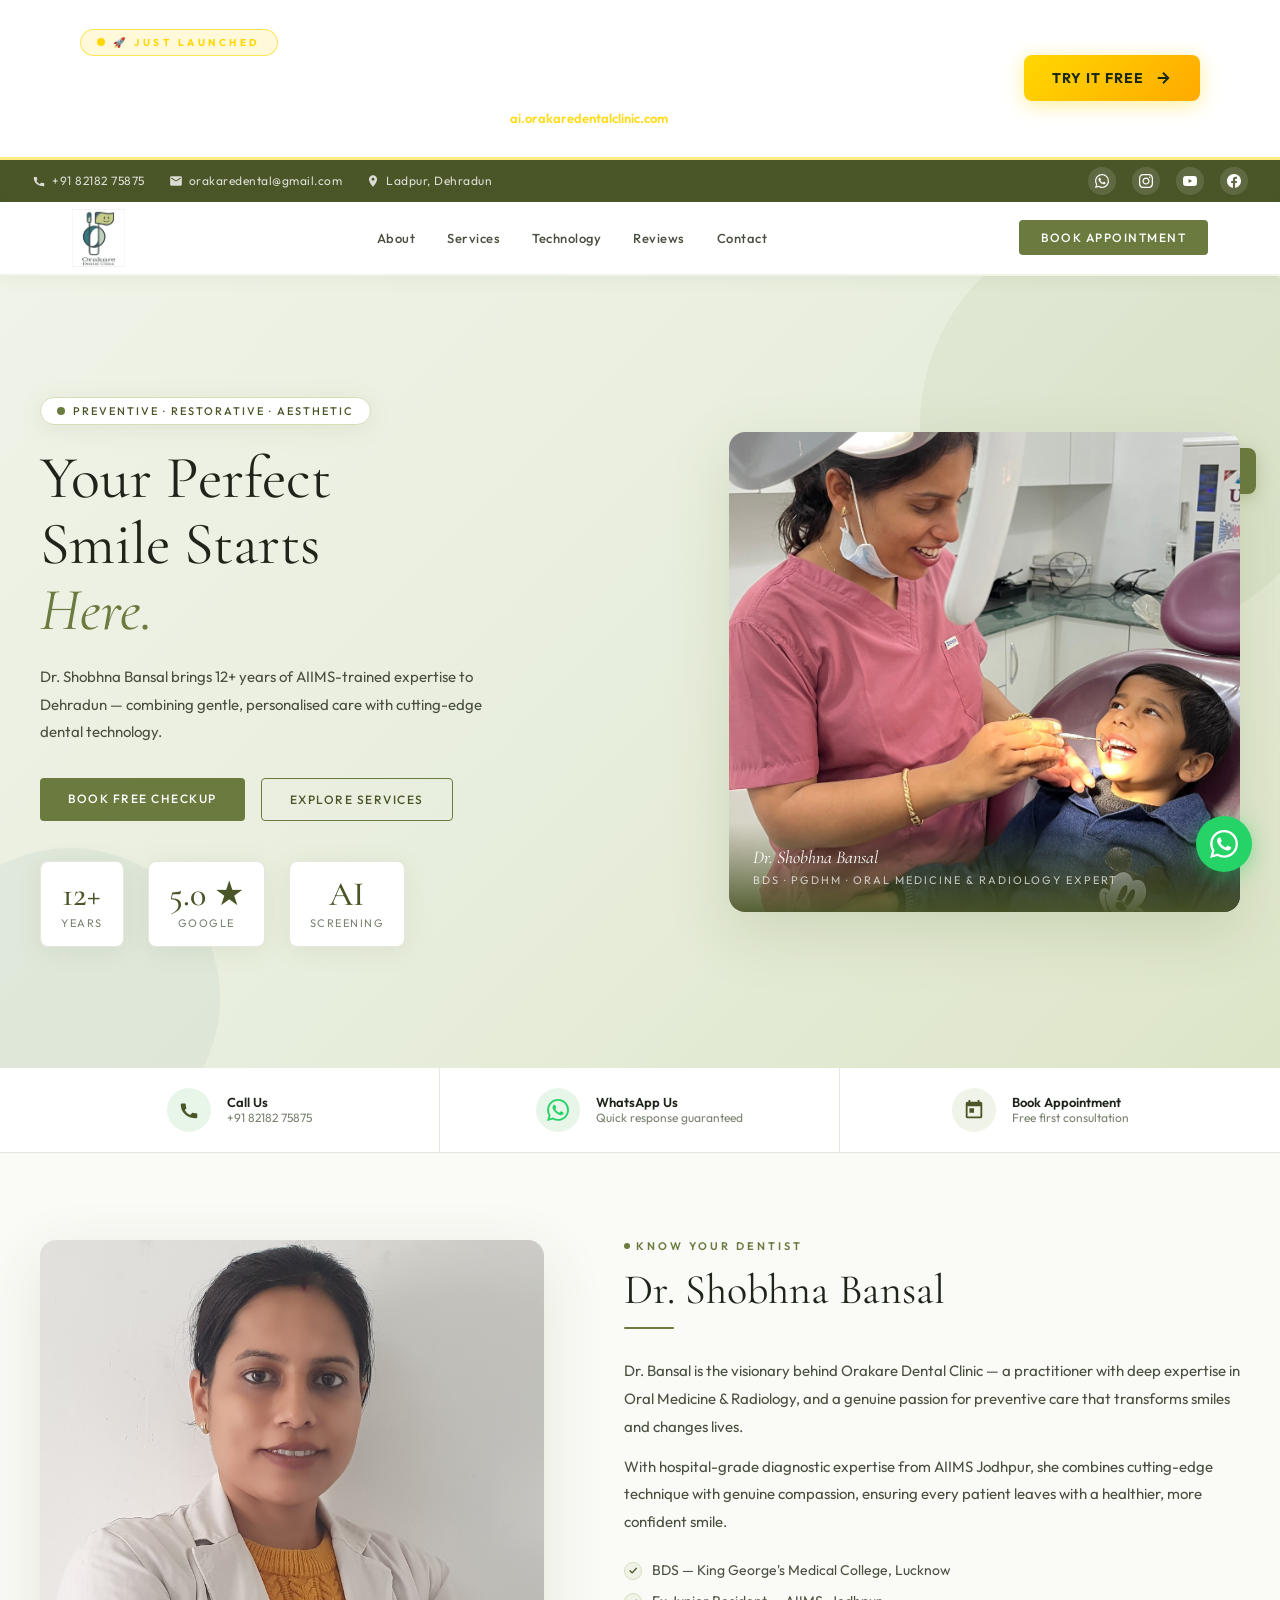
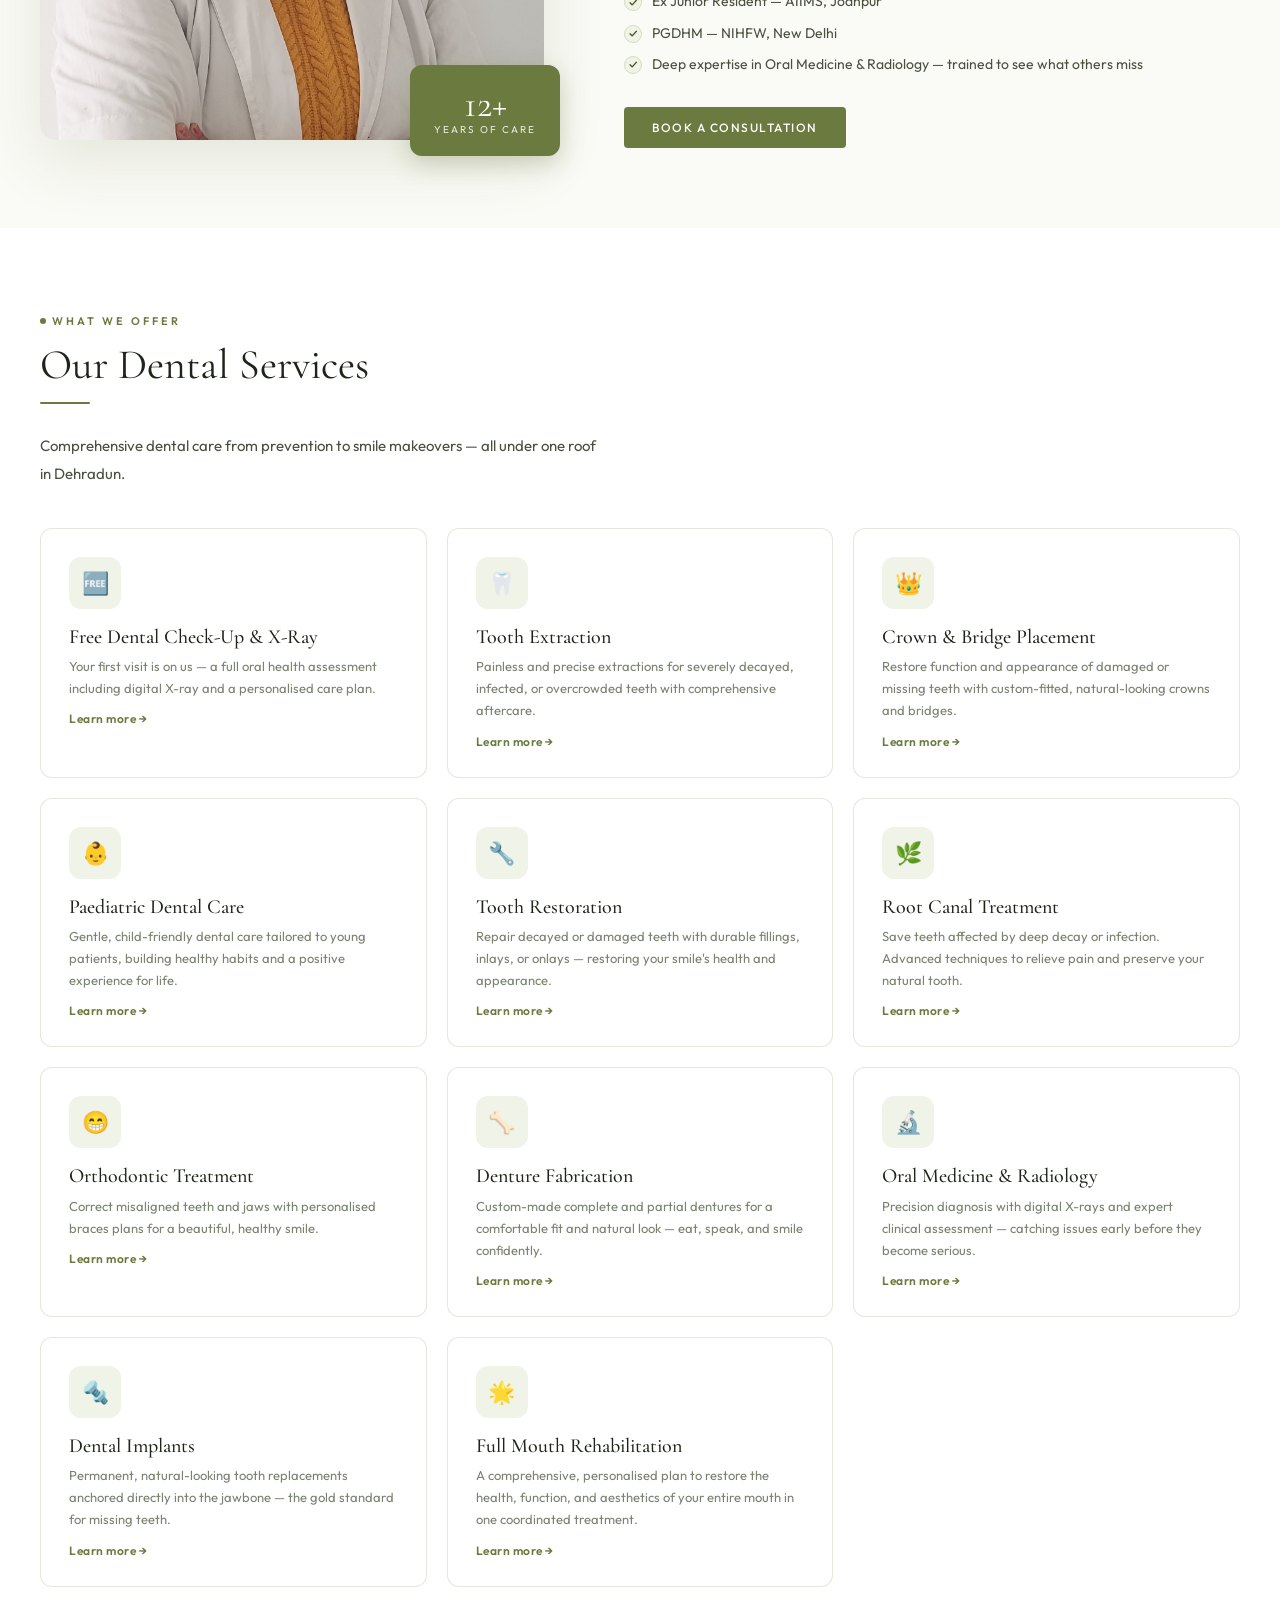
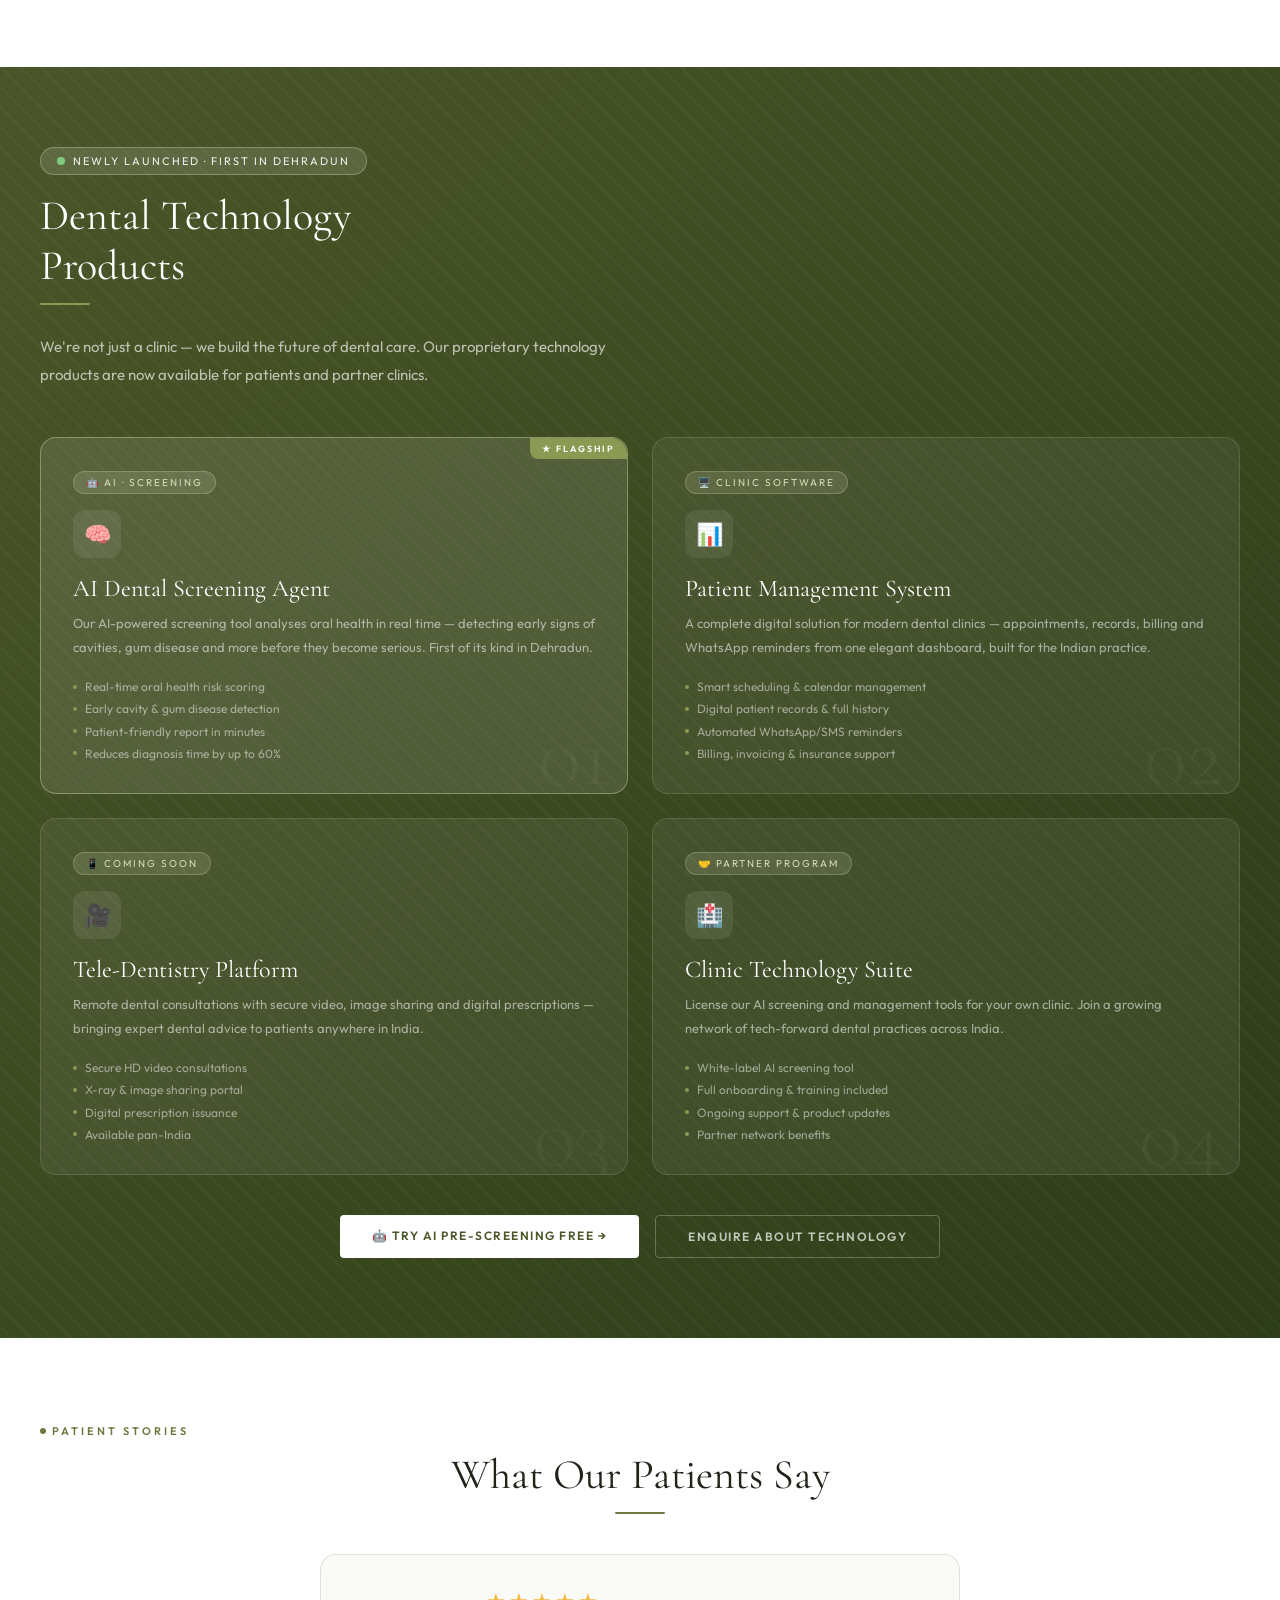
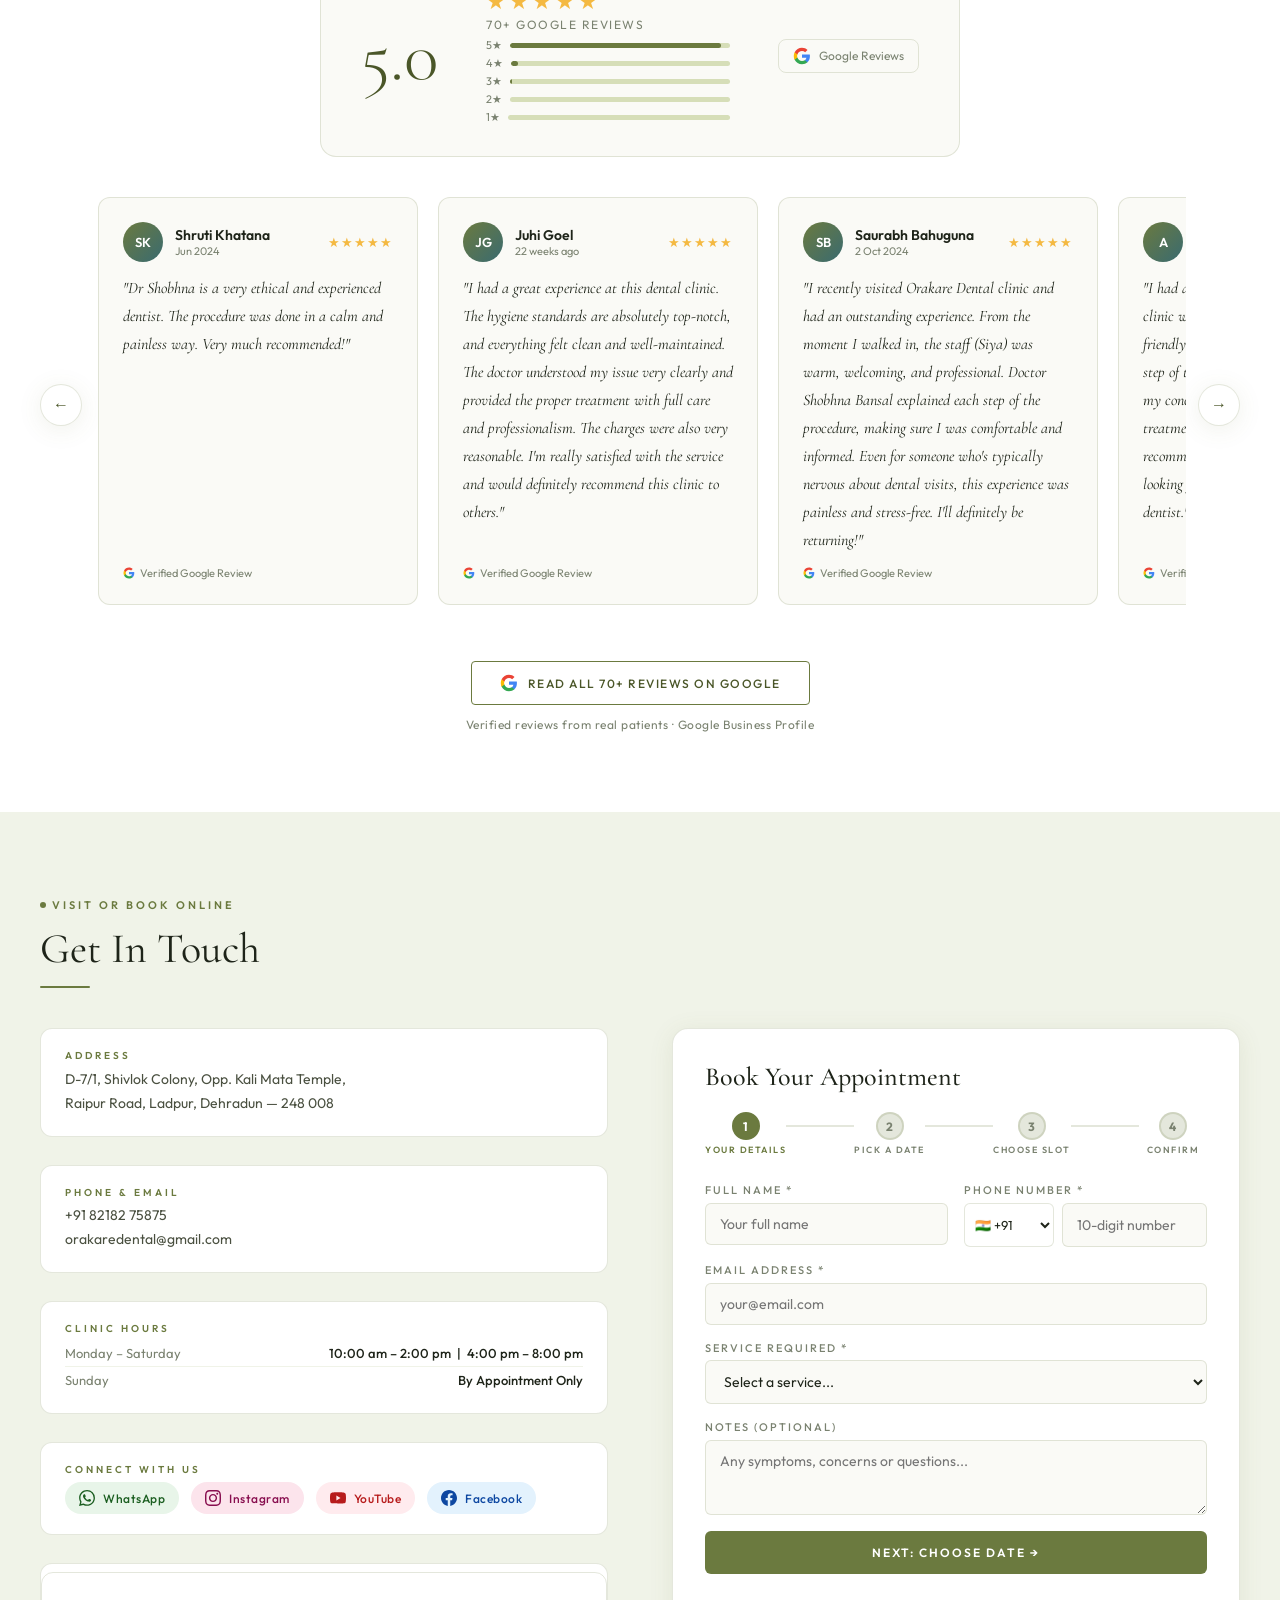
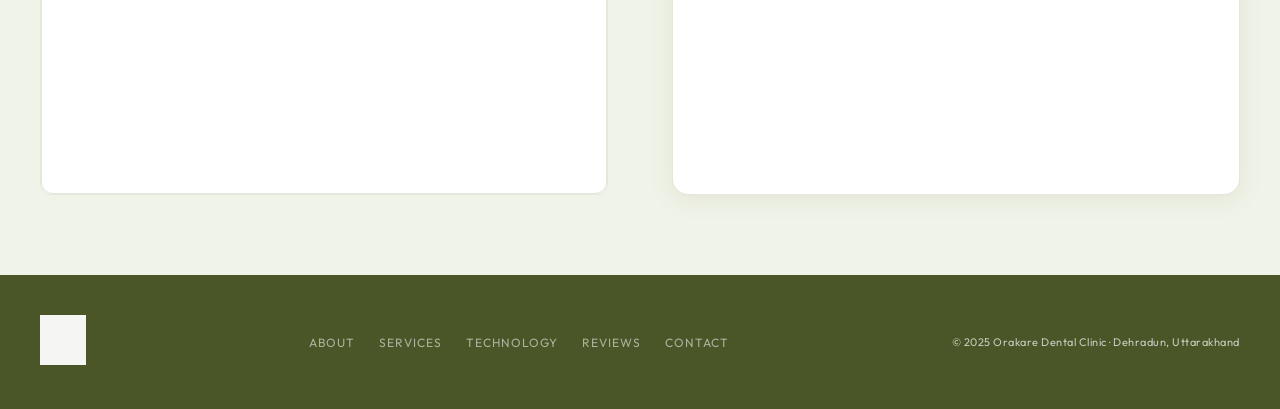
==== index.html @ 0556fff0 "Add files via upload" ====
<!DOCTYPE html>
<html lang="en">
<head>
<meta charset="UTF-8"/>
<meta name="viewport" content="width=device-width, initial-scale=1.0"/>
<title>Orakare Dental Clinic | Dr. Shobhna Bansal | Dehradun</title>
<meta name="description" content="Orakare Dental Clinic in Dehradun — expert preventive, restorative & aesthetic dental care by Dr. Shobhna Bansal. AI-powered dental screening. Book your free checkup today."/>
<link rel="preconnect" href="https://fonts.googleapis.com">
<link rel="preconnect" href="https://fonts.gstatic.com" crossorigin>
<link href="https://fonts.googleapis.com/css2?family=Cormorant+Garamond:ital,wght@0,300;0,400;0,500;0,600;1,300;1,400&family=Outfit:wght@300;400;500;600&display=swap" rel="stylesheet"/>
<style>
*{margin:0;padding:0;box-sizing:border-box;}
:root{
  /* Olive-green palette extracted from logo */
  --olive:#6b7a3f;
  --olive-light:#8a9a52;
  --olive-dark:#4a5628;
  --olive-pale:#f0f3e8;
  --olive-mid:#d6deb8;
  --teal:#3a6b70;
  --teal-light:#4e8f96;
  --cream:#fafaf6;
  --white:#ffffff;
  --text:#1e2419;
  --text-light:#4a5040;
  --muted:#7a8270;
  --border:rgba(107,122,63,0.18);
  --shadow:0 4px 24px rgba(107,122,63,0.10);
}
html{scroll-behavior:smooth;}
body{font-family:'Outfit',sans-serif;color:var(--text);background:var(--white);overflow-x:hidden;}
::-webkit-scrollbar{width:5px;}
::-webkit-scrollbar-thumb{background:var(--olive-light);border-radius:3px;}
a{text-decoration:none;}

/* ── TOP BAR ── */
.topbar{background:var(--olive-dark);color:rgba(255,255,255,0.85);padding:7px 2rem;display:flex;justify-content:space-between;align-items:center;font-size:12px;letter-spacing:0.5px;}
.topbar-left{display:flex;align-items:center;gap:1.5rem;}
.topbar-item{display:flex;align-items:center;gap:6px;color:rgba(255,255,255,0.8);}
.topbar-item svg{flex-shrink:0;}
.topbar-right{display:flex;align-items:center;gap:1rem;}
.social-icon{width:28px;height:28px;border-radius:50%;background:rgba(255,255,255,0.12);display:flex;align-items:center;justify-content:center;transition:background 0.2s;}
.social-icon:hover{background:rgba(255,255,255,0.25);}
.topbar-book{background:var(--olive-light);color:white;padding:5px 14px;font-size:11px;letter-spacing:2px;text-transform:uppercase;font-family:'Outfit',sans-serif;border:none;cursor:pointer;transition:background 0.2s;}
.topbar-book:hover{background:var(--olive);}

/* ── NAV ── */
nav{position:sticky;top:0;z-index:100;background:var(--white);border-bottom:2px solid var(--olive-pale);box-shadow:0 2px 16px rgba(107,122,63,0.08);}
.nav-inner{max-width:1200px;margin:0 auto;padding:0 2rem;display:flex;align-items:center;justify-content:space-between;height:72px;}
.nav-logo img{height:58px;width:auto;object-fit:contain;display:block;}
.nav-links{display:flex;gap:0.25rem;list-style:none;}
.nav-links a{padding:8px 14px;color:var(--text-light);font-size:13px;letter-spacing:0.5px;font-weight:500;transition:color 0.2s;border-radius:4px;display:block;}
.nav-links a:hover{color:var(--olive);background:var(--olive-pale);}
.nav-cta{background:var(--olive);color:white;padding:10px 22px;font-size:12px;letter-spacing:1.5px;text-transform:uppercase;font-family:'Outfit',sans-serif;border-radius:4px;transition:background 0.2s;font-weight:500;}
.nav-cta:hover{background:var(--olive-dark);}
.hamburger{display:none;flex-direction:column;gap:5px;cursor:pointer;background:none;border:none;padding:4px;}
.hamburger span{display:block;width:24px;height:2px;background:var(--text);transition:all 0.3s;}
.mobile-menu{display:none;position:fixed;top:0;left:0;right:0;bottom:0;background:rgba(255,255,255,0.98);z-index:200;padding:2rem;flex-direction:column;}
.mobile-menu.open{display:flex;}
.mob-close{align-self:flex-end;background:none;border:none;font-size:28px;cursor:pointer;color:var(--text);margin-bottom:2rem;}
.mobile-menu ul{list-style:none;display:flex;flex-direction:column;gap:0;}
.mobile-menu li a{display:block;padding:1rem 0;font-size:17px;color:var(--text);border-bottom:1px solid var(--border);font-weight:500;}
.mob-cta{margin-top:1.5rem;background:var(--olive);color:white;padding:14px;text-align:center;letter-spacing:2px;font-size:13px;text-transform:uppercase;border-radius:4px;}

/* ── HERO ── */
.hero{background:linear-gradient(135deg,var(--olive-pale) 0%,#e8eedd 50%,#dde5c8 100%);min-height:88vh;display:flex;align-items:center;padding:2rem;position:relative;overflow:hidden;}
.hero-decor{position:absolute;right:-60px;top:-60px;width:420px;height:420px;border-radius:50%;background:rgba(107,122,63,0.07);pointer-events:none;}
.hero-decor2{position:absolute;left:-80px;bottom:-80px;width:300px;height:300px;border-radius:50%;background:rgba(58,107,112,0.06);pointer-events:none;}
.hero-inner{max-width:1200px;margin:0 auto;display:grid;grid-template-columns:1.1fr 0.9fr;gap:4rem;align-items:center;width:100%;position:relative;z-index:1;}
.hero-badge{display:inline-flex;align-items:center;gap:8px;background:white;border:1px solid var(--olive-mid);padding:6px 16px;border-radius:50px;margin-bottom:1.25rem;box-shadow:var(--shadow);}
.hero-badge-dot{width:8px;height:8px;border-radius:50%;background:var(--olive);}
.hero-badge span{font-size:11px;letter-spacing:2px;text-transform:uppercase;color:var(--olive-dark);font-weight:500;}
h1.hero-title{font-family:'Cormorant Garamond',serif;font-size:60px;font-weight:400;line-height:1.1;color:var(--text);margin-bottom:1.25rem;}
h1.hero-title em{font-style:italic;color:var(--olive);}
.hero-sub{font-size:15px;color:var(--text-light);line-height:1.85;margin-bottom:2rem;max-width:460px;}
.hero-actions{display:flex;gap:1rem;flex-wrap:wrap;margin-bottom:2.5rem;}
.btn-primary{background:var(--olive);color:white;padding:13px 28px;font-size:12px;letter-spacing:1.5px;text-transform:uppercase;border-radius:4px;font-family:'Outfit',sans-serif;font-weight:500;transition:all 0.2s;border:none;cursor:pointer;display:inline-block;}
.btn-primary:hover{background:var(--olive-dark);}
.btn-outline{background:transparent;color:var(--olive-dark);border:1.5px solid var(--olive);padding:13px 28px;font-size:12px;letter-spacing:1.5px;text-transform:uppercase;border-radius:4px;font-family:'Outfit',sans-serif;font-weight:500;transition:all 0.2s;display:inline-block;}
.btn-outline:hover{background:var(--olive);color:white;}
.hero-stats{display:flex;gap:1.5rem;}
.hero-stat{text-align:center;padding:1rem 1.25rem;background:white;border:1px solid var(--border);border-radius:8px;box-shadow:var(--shadow);}
.hero-stat-num{font-family:'Cormorant Garamond',serif;font-size:34px;font-weight:500;color:var(--olive-dark);line-height:1;}
.hero-stat-lbl{font-size:11px;letter-spacing:1.5px;text-transform:uppercase;color:var(--muted);margin-top:4px;}
.hero-img-wrap{position:relative;}
.hero-img-card{background:white;border-radius:16px;overflow:hidden;box-shadow:0 20px 60px rgba(107,122,63,0.18);position:relative;}
.hero-img-card img{width:100%;height:480px;object-fit:cover;object-position:center top;display:block;}
.hero-img-ribbon{position:absolute;bottom:0;left:0;right:0;background:linear-gradient(to top,rgba(74,86,40,0.92),transparent);padding:1.5rem;}
.hero-img-ribbon p{font-family:'Cormorant Garamond',serif;font-size:18px;color:white;font-style:italic;}
.hero-img-ribbon span{font-size:11px;letter-spacing:2px;color:rgba(255,255,255,0.7);text-transform:uppercase;}
.hero-ai-badge{position:absolute;top:1rem;right:-1rem;background:var(--olive);color:white;padding:0.6rem 1rem;border-radius:8px;font-size:11px;letter-spacing:1px;text-transform:uppercase;font-weight:600;box-shadow:0 4px 16px rgba(107,122,63,0.3);}
.hero-ai-badge span{display:block;font-size:9px;font-weight:400;opacity:0.85;margin-top:2px;}

/* ── ACTION STRIP (Partha-style) ── */
.action-strip{background:var(--white);border-bottom:1px solid var(--border);}
.action-strip-inner{max-width:1200px;margin:0 auto;display:grid;grid-template-columns:repeat(3,1fr);}
.action-item{display:flex;align-items:center;justify-content:center;gap:1rem;padding:1.25rem 1rem;cursor:pointer;transition:background 0.2s;border-right:1px solid var(--border);text-decoration:none;}
.action-item:last-child{border-right:none;}
.action-item:hover{background:var(--olive-pale);}
.action-icon{width:44px;height:44px;border-radius:50%;display:flex;align-items:center;justify-content:center;flex-shrink:0;}
.action-icon.call{background:#e8f5e9;}
.action-icon.wa{background:#e8f5e9;}
.action-icon.appt{background:var(--olive-pale);}
.action-text p:first-child{font-size:13px;font-weight:600;color:var(--text);}
.action-text p:last-child{font-size:12px;color:var(--muted);}

/* ── SECTION COMMON ── */
section{padding:5rem 2rem;}
.section-inner{max-width:1200px;margin:0 auto;}
.label-tag{display:inline-flex;align-items:center;gap:6px;margin-bottom:0.75rem;}
.label-dot{width:6px;height:6px;border-radius:50%;background:var(--olive);flex-shrink:0;}
.label-text{font-size:11px;letter-spacing:3px;text-transform:uppercase;color:var(--olive);font-weight:600;}
.section-title{font-family:'Cormorant Garamond',serif;font-size:42px;font-weight:400;line-height:1.2;margin-bottom:0.75rem;color:var(--text);}
.section-divider{width:50px;height:2px;background:var(--olive);margin-bottom:1.75rem;border-radius:2px;}
.section-sub{font-size:15px;color:var(--text-light);line-height:1.85;max-width:560px;}

/* ── ABOUT ── */
.about{background:var(--cream);}
.about-grid{display:grid;grid-template-columns:0.9fr 1.1fr;gap:5rem;align-items:center;}
.about-img-wrap{position:relative;}
.about-img-card{border-radius:16px;overflow:hidden;box-shadow:0 20px 60px rgba(107,122,63,0.15);}
.about-img-card img{width:100%;height:500px;object-fit:cover;object-position:center top;display:block;}
.about-badge{position:absolute;bottom:-1rem;right:-1rem;background:var(--olive);color:white;padding:1.25rem 1.5rem;border-radius:12px;text-align:center;box-shadow:0 8px 24px rgba(107,122,63,0.3);}
.about-badge .num{font-family:'Cormorant Garamond',serif;font-size:38px;font-weight:400;line-height:1;}
.about-badge .lbl{font-size:10px;letter-spacing:2px;text-transform:uppercase;opacity:0.85;}
.cred-list{display:flex;flex-direction:column;gap:0.65rem;margin:1.5rem 0 2rem;}
.cred-item{display:flex;align-items:flex-start;gap:10px;font-size:14px;color:var(--text-light);line-height:1.5;}
.cred-check{width:18px;height:18px;border-radius:50%;background:var(--olive-pale);border:1.5px solid var(--olive-mid);display:flex;align-items:center;justify-content:center;flex-shrink:0;margin-top:2px;}
.cred-check::after{content:'✓';font-size:10px;color:var(--olive-dark);font-weight:700;}

/* ── SERVICES ── */
.services{background:var(--white);}
.services-grid{display:grid;grid-template-columns:repeat(3,1fr);gap:1.25rem;margin-top:2.5rem;}
.service-card{border:1.5px solid var(--border);border-radius:12px;padding:1.75rem;position:relative;transition:border-color 0.3s,box-shadow 0.3s,transform 0.3s;cursor:pointer;background:var(--white);opacity:1!important;pointer-events:auto!important;}
.service-card:hover{border-color:var(--olive);box-shadow:0 8px 32px rgba(107,122,63,0.18);transform:translateY(-4px);}
.service-card:active{transform:translateY(-1px);box-shadow:0 4px 16px rgba(107,122,63,0.15);}
.service-icon{width:52px;height:52px;border-radius:12px;background:var(--olive-pale);display:flex;align-items:center;justify-content:center;font-size:22px;margin-bottom:1rem;}
.service-name{font-family:'Cormorant Garamond',serif;font-size:20px;font-weight:500;margin-bottom:0.4rem;color:var(--text);}
.service-desc{font-size:13px;color:var(--muted);line-height:1.7;}

/* ── TECH PRODUCTS - HERO SPOTLIGHT ── */
.tech{background:linear-gradient(135deg,var(--olive-dark) 0%,#2d3d18 100%);color:white;position:relative;overflow:hidden;}
.tech-bg-pattern{position:absolute;inset:0;opacity:0.04;background-image:repeating-linear-gradient(45deg,white 0,white 1px,transparent 0,transparent 50%);background-size:20px 20px;pointer-events:none;}
.tech-new-banner{display:inline-flex;align-items:center;gap:8px;background:rgba(255,255,255,0.12);border:1px solid rgba(255,255,255,0.25);padding:6px 16px;border-radius:50px;margin-bottom:1rem;}
.tech-new-banner .pulse{width:8px;height:8px;border-radius:50%;background:#7ecb7e;animation:pulse 1.5s infinite;}
.tech-new-banner span{font-size:11px;letter-spacing:2px;text-transform:uppercase;color:rgba(255,255,255,0.9);}
@keyframes pulse{0%,100%{box-shadow:0 0 0 0 rgba(126,203,126,0.5);}50%{box-shadow:0 0 0 6px rgba(126,203,126,0);}}
.tech .section-title{color:white;}
.tech .section-sub{color:rgba(255,255,255,0.65);max-width:620px;}
.tech-header{display:flex;align-items:flex-end;justify-content:space-between;gap:2rem;margin-bottom:3rem;flex-wrap:wrap;}
.tech-grid{display:grid;grid-template-columns:repeat(2,1fr);gap:1.5rem;}
.tech-card{background:rgba(255,255,255,0.06);border:1px solid rgba(255,255,255,0.12);border-radius:16px;padding:2rem;position:relative;overflow:hidden;transition:all 0.3s;}
.tech-card:hover{background:rgba(255,255,255,0.1);border-color:rgba(255,255,255,0.25);transform:translateY(-3px);}
.tech-card.featured{background:rgba(255,255,255,0.1);border-color:rgba(214,222,184,0.4);}
.tech-card.featured::before{content:'★ FLAGSHIP';position:absolute;top:0;right:0;background:var(--olive-light);color:white;font-size:9px;letter-spacing:2px;padding:5px 12px;border-radius:0 16px 0 8px;font-weight:600;}
.tech-tag{display:inline-flex;align-items:center;gap:6px;background:rgba(214,222,184,0.15);border:1px solid rgba(214,222,184,0.25);padding:4px 12px;border-radius:50px;font-size:10px;letter-spacing:2px;text-transform:uppercase;color:var(--olive-mid);margin-bottom:1rem;}
.tech-icon{width:48px;height:48px;border-radius:12px;background:rgba(255,255,255,0.08);display:flex;align-items:center;justify-content:center;font-size:22px;margin-bottom:1rem;}
.tech-name{font-family:'Cormorant Garamond',serif;font-size:24px;font-weight:400;color:white;margin-bottom:0.6rem;}
.tech-desc{font-size:13px;color:rgba(255,255,255,0.55);line-height:1.8;margin-bottom:1.25rem;}
.tech-features{list-style:none;display:flex;flex-direction:column;gap:0.45rem;}
.tech-features li{font-size:12px;color:rgba(255,255,255,0.5);display:flex;align-items:center;gap:8px;}
.tech-features li::before{content:'';width:4px;height:4px;border-radius:50%;background:var(--olive-light);flex-shrink:0;}
.tech-num{position:absolute;bottom:-0.5rem;right:1rem;font-family:'Cormorant Garamond',serif;font-size:90px;font-weight:300;color:rgba(255,255,255,0.04);line-height:1;user-select:none;}
.tech-cta{text-align:center;margin-top:2.5rem;}
.btn-light{background:white;color:var(--olive-dark);padding:13px 32px;font-size:12px;letter-spacing:1.5px;text-transform:uppercase;border-radius:4px;font-family:'Outfit',sans-serif;font-weight:600;transition:all 0.2s;display:inline-block;}
.btn-light:hover{background:var(--olive-pale);}

/* ── SHOP ── */
.shop{background:var(--cream);}
.shop-grid{display:grid;grid-template-columns:repeat(3,1fr);gap:1.25rem;margin-top:2.5rem;}
.shop-card{background:white;border:1.5px solid var(--border);border-radius:12px;padding:1.75rem;text-align:center;transition:all 0.3s;}
.shop-card:hover{box-shadow:0 8px 32px rgba(107,122,63,0.12);transform:translateY(-3px);border-color:var(--olive-light);}
.shop-icon{width:64px;height:64px;border-radius:50%;background:var(--olive-pale);display:flex;align-items:center;justify-content:center;margin:0 auto 1rem;font-size:26px;}
.shop-name{font-family:'Cormorant Garamond',serif;font-size:18px;font-weight:500;margin-bottom:0.4rem;}
.shop-desc{font-size:13px;color:var(--muted);line-height:1.7;margin-bottom:1rem;}
.shop-price{font-family:'Cormorant Garamond',serif;font-size:22px;color:var(--olive-dark);font-weight:500;margin-bottom:1rem;}
.btn-shop{background:transparent;border:1.5px solid var(--olive);color:var(--olive-dark);padding:9px 20px;font-size:11px;letter-spacing:1.5px;text-transform:uppercase;cursor:pointer;font-family:'Outfit',sans-serif;transition:all 0.2s;width:100%;border-radius:4px;}
.btn-shop:hover{background:var(--olive);color:white;}

/* ── TESTIMONIALS ── */
.testimonials{background:white;}
.rating-summary{display:flex;align-items:center;gap:3rem;padding:2rem 2.5rem;border:1.5px solid var(--border);border-radius:16px;max-width:640px;margin:2.5rem auto 0;flex-wrap:wrap;background:var(--cream);}
.rating-score{font-family:'Cormorant Garamond',serif;font-size:72px;font-weight:300;color:var(--olive-dark);line-height:1;}
.rating-details{flex:1;min-width:180px;}
.rating-stars{font-size:22px;color:#f4b942;letter-spacing:3px;}
.rating-count{font-size:12px;letter-spacing:1.5px;text-transform:uppercase;color:var(--muted);margin-top:2px;}
.rating-bars{display:flex;flex-direction:column;gap:4px;margin-top:6px;}
.bar-row{display:flex;align-items:center;gap:8px;font-size:11px;color:var(--muted);}
.bar-track{flex:1;height:5px;background:var(--olive-mid);border-radius:3px;overflow:hidden;}
.bar-fill{height:100%;background:var(--olive);border-radius:3px;}
.google-badge{display:flex;align-items:center;gap:8px;font-size:12px;color:var(--muted);border:1px solid var(--border);padding:7px 14px;border-radius:8px;}
.reviews-carousel-wrap{position:relative;display:flex;align-items:center;gap:0.75rem;margin-top:2rem;}
.reviews-carousel{display:flex;gap:1.25rem;overflow-x:auto;scroll-behavior:smooth;padding:0.5rem 0.25rem 1rem;scrollbar-width:none;flex:1;}
.reviews-carousel::-webkit-scrollbar{display:none;}
.testi-card{min-width:300px;max-width:320px;flex-shrink:0;border:1.5px solid var(--border);border-radius:12px;padding:1.5rem;display:flex;flex-direction:column;gap:0.75rem;background:var(--cream);transition:border-color 0.2s;}
.testi-card:hover{border-color:var(--olive-light);}
.testi-top{display:flex;align-items:center;gap:0.75rem;}
.testi-avatar{width:40px;height:40px;border-radius:50%;background:linear-gradient(135deg,var(--olive),var(--teal));display:flex;align-items:center;justify-content:center;font-size:13px;font-weight:600;color:white;flex-shrink:0;}
.testi-meta{flex:1;}
.testi-name{font-size:14px;font-weight:600;color:var(--text);}
.testi-date{font-size:11px;color:var(--muted);}
.testi-stars-sm{color:#f4b942;font-size:13px;letter-spacing:1px;}
.testi-text{font-family:'Cormorant Garamond',serif;font-size:16px;font-style:italic;line-height:1.75;color:var(--text);flex:1;}
.review-lang{font-size:11px;color:var(--olive);font-style:italic;}
.google-tag{display:flex;align-items:center;gap:5px;font-size:11px;color:var(--muted);}
.local-guide-badge{font-size:10px;background:rgba(66,133,244,0.1);color:#4285F4;padding:2px 7px;border-radius:10px;}
.carousel-btn{background:var(--white);border:1.5px solid var(--border);color:var(--olive-dark);width:42px;height:42px;border-radius:50%;cursor:pointer;font-size:16px;display:flex;align-items:center;justify-content:center;flex-shrink:0;transition:all 0.2s;box-shadow:var(--shadow);}
.carousel-btn:hover{background:var(--olive);color:white;border-color:var(--olive);}
.btn-see-reviews{display:inline-flex;align-items:center;gap:10px;background:white;border:1.5px solid var(--olive);color:var(--olive-dark);padding:12px 28px;font-size:12px;letter-spacing:1.5px;text-transform:uppercase;font-family:'Outfit',sans-serif;font-weight:500;border-radius:4px;transition:all 0.2s;}
.btn-see-reviews:hover{background:var(--olive);color:white;}

/* ── CONTACT ── */
.contact{background:var(--olive-pale);}
.contact-grid{display:grid;grid-template-columns:1fr 1fr;gap:4rem;margin-top:2.5rem;}
.contact-info{display:flex;flex-direction:column;gap:1.75rem;}
.info-block{background:white;border-radius:12px;padding:1.25rem 1.5rem;border:1.5px solid var(--border);}
.info-label{font-size:10px;letter-spacing:3px;text-transform:uppercase;color:var(--olive);font-weight:600;margin-bottom:0.35rem;}
.info-value{font-size:14px;color:var(--text-light);line-height:1.7;}
.info-value a{color:var(--text-light);transition:color 0.2s;}
.info-value a:hover{color:var(--olive);}
.hours-table{width:100%;border-collapse:collapse;}
.hours-table tr td{padding:5px 0;font-size:13px;border-bottom:1px solid var(--olive-pale);}
.hours-table tr:last-child td{border:none;}
.hours-table .day{color:var(--muted);}
.hours-table .time{color:var(--text);font-weight:500;text-align:right;}
.social-strip{display:flex;gap:0.75rem;flex-wrap:wrap;}
.social-pill{display:flex;align-items:center;gap:8px;padding:8px 14px;border-radius:50px;font-size:12px;font-weight:500;letter-spacing:0.5px;transition:all 0.2s;text-decoration:none;}
.social-pill.wa{background:#e8f5e9;color:#1b5e20;}
.social-pill.wa:hover{background:#25D366;color:white;}
.social-pill.ig{background:#fce4ec;color:#880e4f;}
.social-pill.ig:hover{background:linear-gradient(45deg,#f09433,#e6683c,#dc2743,#cc2366,#bc1888);color:white;}
.social-pill.yt{background:#ffebee;color:#b71c1c;}
.social-pill.yt:hover{background:#FF0000;color:white;}
.social-pill.fb{background:#e3f2fd;color:#0d47a1;}
.social-pill.fb:hover{background:#1877F2;color:white;}
.map-wrap{border-radius:12px;overflow:hidden;border:1.5px solid var(--border);margin-top:0.5rem;}
.contact-form{background:white;border-radius:16px;padding:2rem;box-shadow:var(--shadow);border:1.5px solid var(--border);}
.form-title{font-family:'Cormorant Garamond',serif;font-size:26px;font-weight:500;margin-bottom:1.25rem;color:var(--text);}
.form-group{display:flex;flex-direction:column;gap:0.35rem;margin-bottom:1rem;}
.form-group label{font-size:11px;letter-spacing:2px;text-transform:uppercase;color:var(--muted);font-weight:500;}
.form-group input,.form-group select,.form-group textarea{border:1.5px solid var(--border);color:var(--text);padding:11px 14px;font-family:'Outfit',sans-serif;font-size:14px;outline:none;transition:border-color 0.2s;border-radius:6px;background:var(--cream);width:100%;}
.form-group input:focus,.form-group select:focus,.form-group textarea:focus{border-color:var(--olive);background:white;}
.form-group textarea{height:100px;resize:vertical;}
.form-row{display:grid;grid-template-columns:1fr 1fr;gap:1rem;}
.submit-btn{background:var(--olive);color:white;border:none;padding:14px;font-family:'Outfit',sans-serif;font-size:12px;letter-spacing:2px;text-transform:uppercase;cursor:pointer;transition:background 0.2s;width:100%;border-radius:6px;font-weight:600;}
.submit-btn:hover{background:var(--olive-dark);}
.form-success{display:none;color:var(--olive-dark);font-size:13px;text-align:center;padding:0.75rem;background:var(--olive-pale);border-radius:6px;margin-top:0.5rem;border:1px solid var(--olive-mid);}

/* ── BOOKING SYSTEM ── */
.step-indicator{display:flex;align-items:center;margin-bottom:1.75rem;gap:0;}
.step-item{display:flex;flex-direction:column;align-items:center;gap:4px;flex:1;}
.step-num{width:28px;height:28px;border-radius:50%;background:var(--border);color:var(--muted);font-size:12px;font-weight:700;display:flex;align-items:center;justify-content:center;transition:all 0.3s;border:2px solid var(--border);}
.step-lbl{font-size:9px;letter-spacing:1.5px;text-transform:uppercase;color:var(--muted);font-weight:600;white-space:nowrap;}
.step-item.active .step-num{background:var(--olive);color:white;border-color:var(--olive);}
.step-item.active .step-lbl{color:var(--olive);}
.step-item.done .step-num{background:var(--olive-dark);color:white;border-color:var(--olive-dark);}
.step-line{flex:1;height:2px;background:var(--border);margin-bottom:16px;transition:background 0.3s;}
.step-line.done{background:var(--olive);}

/* Calendar */
.cal-header{display:flex;align-items:center;justify-content:space-between;margin-bottom:1rem;}
.cal-month-label{font-family:'Cormorant Garamond',serif;font-size:20px;font-weight:500;color:var(--text);}
.cal-nav{background:var(--olive-pale);border:1.5px solid var(--border);width:34px;height:34px;border-radius:50%;cursor:pointer;font-size:20px;color:var(--olive-dark);display:flex;align-items:center;justify-content:center;transition:all 0.2s;}
.cal-nav:hover{background:var(--olive);color:white;}
.cal-weekdays{display:grid;grid-template-columns:repeat(7,1fr);gap:3px;margin-bottom:6px;}
.cal-weekdays div{text-align:center;font-size:10px;letter-spacing:1px;text-transform:uppercase;color:var(--muted);font-weight:600;padding:4px 0;}
.cal-weekdays .cal-sun{color:#e57373;}
.cal-grid{display:grid;grid-template-columns:repeat(7,1fr);gap:4px;position:relative;z-index:1;}
.cal-day{aspect-ratio:1;border-radius:8px;display:flex;align-items:center;justify-content:center;font-size:13px;font-weight:500;cursor:pointer;border:1.5px solid transparent;transition:all 0.18s;color:var(--text);}
.cal-day:hover:not(.cal-disabled):not(.cal-sunday){background:var(--olive-pale);border-color:var(--olive-mid);}
.cal-day.cal-selected{background:var(--olive);color:white;border-color:var(--olive);}
.cal-day.cal-today{border-color:var(--olive-mid);font-weight:700;}
.cal-day.cal-disabled{color:var(--muted);cursor:not-allowed;opacity:0.4;}
.cal-day.cal-sunday{color:#e57373;cursor:not-allowed;opacity:0.4;}
.cal-day.cal-empty{cursor:default;}
.cal-note{font-size:11px;color:var(--muted);text-align:center;margin:0.75rem 0 0;letter-spacing:0.3px;}

/* Slots */
.slot-date-heading{font-family:'Cormorant Garamond',serif;font-size:18px;color:var(--text);margin-bottom:1.25rem;font-weight:500;}
.slot-session-label{font-size:11px;letter-spacing:1.5px;text-transform:uppercase;color:var(--muted);font-weight:600;margin-bottom:0.6rem;}
.slot-session-label span{font-family:'Outfit',sans-serif;color:var(--muted);letter-spacing:0;}
.slots-grid{display:grid;grid-template-columns:repeat(4,1fr);gap:8px;}
.slot-btn{padding:9px 4px;border-radius:8px;border:1.5px solid var(--border);background:white;font-size:12px;font-weight:600;font-family:'Outfit',sans-serif;cursor:pointer;color:var(--text);transition:all 0.18s;text-align:center;}
.slot-btn:hover:not(.slot-booked){background:var(--olive-pale);border-color:var(--olive);}
.slot-btn.slot-selected{background:var(--olive);color:white;border-color:var(--olive);}
.slot-btn.slot-booked{background:var(--cream);color:var(--muted);cursor:not-allowed;text-decoration:line-through;opacity:0.55;}
.slot-legend{display:flex;align-items:center;gap:6px;font-size:11px;color:var(--muted);margin-top:1rem;}
.legend-dot{width:10px;height:10px;border-radius:50%;display:inline-block;}
.legend-dot.avail{background:var(--olive);}
.legend-dot.booked{background:var(--border);}

/* Confirm card */
.confirm-card{background:var(--olive-pale);border-radius:12px;padding:1.5rem;margin-bottom:1.25rem;border:1.5px solid var(--olive-mid);}
.confirm-icon{font-size:32px;margin-bottom:0.5rem;}
.confirm-title{font-family:'Cormorant Garamond',serif;font-size:20px;color:var(--olive-dark);margin-bottom:1rem;font-weight:500;}
.confirm-details{display:flex;flex-direction:column;gap:8px;}
.confirm-row{display:flex;gap:10px;align-items:flex-start;font-size:13px;color:var(--text-light);}
.confirm-row strong{color:var(--text);min-width:80px;display:inline-block;}

/* Step nav */
.step-nav{display:flex;align-items:center;gap:1rem;margin-top:0.75rem;}
.btn-back{background:none;border:1.5px solid var(--border);color:var(--muted);padding:10px 18px;border-radius:6px;font-size:12px;cursor:pointer;font-family:'Outfit',sans-serif;font-weight:600;transition:all 0.2s;}
.btn-back:hover{border-color:var(--olive);color:var(--olive);}

/* Hours table fix */
.hours-table tr td:last-child{padding-left:1rem;}

/* ── FOOTER ── */
footer{background:var(--olive-dark);color:rgba(255,255,255,0.7);padding:2.5rem 2rem;}
.footer-inner{max-width:1200px;margin:0 auto;display:flex;justify-content:space-between;align-items:center;flex-wrap:wrap;gap:1.5rem;}
.footer-logo img{height:50px;width:auto;filter:brightness(0) invert(1) brightness(2);opacity:0.95;}
.footer-links{display:flex;gap:1.5rem;flex-wrap:wrap;}
.footer-links a{color:rgba(255,255,255,0.55);font-size:12px;letter-spacing:1px;text-transform:uppercase;transition:color 0.2s;}
.footer-links a:hover{color:rgba(255,255,255,0.9);}
.footer-copy{font-size:11px;letter-spacing:0.5px;}

/* ── WHATSAPP FLOAT ── */
.wa-float{position:fixed;bottom:1.75rem;right:1.75rem;background:#25D366;color:white;width:56px;height:56px;border-radius:50%;display:flex;align-items:center;justify-content:center;box-shadow:0 4px 20px rgba(37,211,102,0.45);z-index:999;transition:transform 0.2s;}
.wa-float:hover{transform:scale(1.1);}
.wa-float svg{width:28px;height:28px;}

/* ── RESPONSIVE ── */
@media(max-width:960px){
  .topbar{display:none;}
  .nav-inner{padding:0 1.25rem;}
  .nav-links,.nav-cta{display:none;}
  .hamburger{display:flex;}
  .hero-inner{grid-template-columns:1fr;gap:2rem;padding:2rem 0;}
  h1.hero-title{font-size:42px;}
  .hero-img-card img{height:320px;}
  .hero-ai-badge{right:0;}
  .action-strip-inner{grid-template-columns:1fr;}
  .action-item{border-right:none;border-bottom:1px solid var(--border);}
  .action-item:last-child{border-bottom:none;}
  section{padding:3.5rem 1.25rem;}
  .section-title{font-size:34px;}
  .about-grid{grid-template-columns:1fr;gap:3rem;}
  .about-img-card img{height:340px;}
  .about-badge{right:0;}
  .services-grid{grid-template-columns:1fr 1fr;}
  .tech-grid{grid-template-columns:1fr;}
  .tech-header{flex-direction:column;align-items:flex-start;gap:1rem;}
  .shop-grid{grid-template-columns:1fr 1fr;}
  .contact-grid{grid-template-columns:1fr;gap:2rem;}
  .form-row{grid-template-columns:1fr;}
  .footer-inner{flex-direction:column;text-align:center;}
  .hero-stats{flex-wrap:wrap;justify-content:center;}
}
@media(max-width:600px){
  .services-grid,.shop-grid{grid-template-columns:1fr;}
  h1.hero-title{font-size:34px;}
  .rating-summary{flex-direction:column;gap:1rem;text-align:center;}
}
@keyframes fadeUp{from{opacity:0;transform:translateY(20px);}to{opacity:1;transform:translateY(0);}}
/* ── AI LAUNCH BANNER ── */
.ai-launch-banner{
  display:block;
  position:relative;overflow:hidden;z-index:99;
  cursor:pointer;
  text-decoration:none;
  border-bottom:3px solid rgba(255,215,0,0.5);
  animation:bannerFlash 2s ease-in-out infinite;
}
@keyframes bannerFlash{
  0%  {background:linear-gradient(135deg,#1a2810 0%,#2d4a1e 100%);box-shadow:none;}
  25% {background:linear-gradient(135deg,#22350f 0%,#3d6020 100%);box-shadow:0 0 60px rgba(255,215,0,0.15) inset;}
  50% {background:linear-gradient(135deg,#2d4a1e 0%,#1a3a10 100%);box-shadow:0 0 80px rgba(255,215,0,0.25) inset, 0 4px 30px rgba(255,215,0,0.2);}
  75% {background:linear-gradient(135deg,#22350f 0%,#3d6020 100%);box-shadow:0 0 60px rgba(255,215,0,0.15) inset;}
  100%{background:linear-gradient(135deg,#1a2810 0%,#2d4a1e 100%);box-shadow:none;}
}
.ai-launch-banner::before{
  content:'';position:absolute;top:0;left:-100%;width:55%;height:100%;
  background:linear-gradient(90deg,transparent,rgba(255,255,255,0.07),transparent);
  animation:aiSweep 2s ease-in-out infinite;
  pointer-events:none;z-index:0;
}
@keyframes aiSweep{0%{left:-55%;}100%{left:160%;}}
.ai-launch-inner{
  max-width:1200px;margin:0 auto;
  padding:1.8rem 2.5rem;
  display:flex;align-items:center;justify-content:space-between;gap:2rem;
  position:relative;z-index:1;
}
.ai-launch-left{display:flex;flex-direction:column;gap:8px;flex:1;}
.ai-launch-pill{
  display:inline-flex;align-items:center;gap:8px;align-self:flex-start;
  background:rgba(255,215,0,0.15);border:1.5px solid rgba(255,215,0,0.6);
  color:#ffd700;font-size:10px;letter-spacing:3.5px;text-transform:uppercase;font-weight:700;
  padding:6px 16px;border-radius:50px;white-space:nowrap;
  animation:pillGlow 2s ease-in-out infinite;
}
@keyframes pillGlow{
  0%,100%{box-shadow:0 0 6px rgba(255,215,0,0.2);}
  50%{box-shadow:0 0 20px rgba(255,215,0,0.7),0 0 40px rgba(255,215,0,0.25);}
}
.ai-pill-dot{
  width:8px;height:8px;border-radius:50%;background:#ffd700;flex-shrink:0;
  animation:dotBlink 1s step-start infinite;
}
@keyframes dotBlink{0%,100%{opacity:1;}50%{opacity:0;}}
.ai-launch-title{
  font-family:'Cormorant Garamond',serif;
  font-size:32px;font-weight:600;
  color:white;line-height:1.15;letter-spacing:0.3px;
  animation:titlePulse 2s ease-in-out infinite;
}
@keyframes titlePulse{
  0%,100%{text-shadow:0 0 0 rgba(255,255,255,0);}
  50%{text-shadow:0 0 24px rgba(255,255,255,0.35),0 0 48px rgba(255,215,0,0.15);}
}
.ai-launch-sub{font-size:13px;color:rgba(255,255,255,0.6);line-height:1.5;}
.ai-launch-sub strong{color:rgba(255,215,0,0.9);font-weight:600;}
.ai-launch-cta-wrap{flex-shrink:0;}
.ai-cta-btn{
  display:inline-flex;align-items:center;gap:10px;
  background:linear-gradient(135deg,#ffd700,#ffaa00);
  color:#1a2810;
  padding:14px 28px;border-radius:8px;
  font-size:14px;font-weight:700;letter-spacing:1px;text-transform:uppercase;
  font-family:'Outfit',sans-serif;
  white-space:nowrap;
  animation:ctaThump 2s ease-in-out infinite;
  box-shadow:0 4px 20px rgba(255,215,0,0.4);
}
@keyframes ctaThump{
  0%,100%{transform:scale(1);box-shadow:0 4px 20px rgba(255,215,0,0.4);}
  50%{transform:scale(1.06);box-shadow:0 6px 32px rgba(255,215,0,0.75),0 0 0 6px rgba(255,215,0,0.12);}
}
.ai-launch-banner:hover .ai-cta-btn{transform:scale(1.08) translateY(-2px);}
.ai-launch-banner:hover{filter:brightness(1.12);}

/* Hero AI badge */
.hero-ai-badge{animation:badgePop 3s ease-in-out infinite;}
@keyframes badgePop{0%,100%{box-shadow:0 4px 16px rgba(107,122,63,0.3);}50%{box-shadow:0 4px 28px rgba(107,122,63,0.6);}}

@media(max-width:960px){
  .ai-launch-inner{padding:1.4rem 1.5rem;gap:1.5rem;}
  .ai-launch-title{font-size:26px;}
}
@media(max-width:700px){
  .ai-launch-inner{flex-direction:column;align-items:flex-start;padding:1.2rem 1.25rem;gap:1rem;}
  .ai-launch-title{font-size:22px;}
  .ai-cta-btn{width:100%;justify-content:center;}
}
@media(max-width:480px){
  .ai-launch-title{font-size:19px;}
  .ai-launch-sub{font-size:12px;}
}

/* ── HERO AI BADGE (updated) ── */
.hero-ai-badge{animation:badgePop 3s ease-in-out infinite;}
@keyframes badgePop{0%,100%{box-shadow:0 4px 16px rgba(107,122,63,0.3);}50%{box-shadow:0 4px 28px rgba(107,122,63,0.6);}}

/* ── PHONE ISD SELECT ── */
#f-isd{height:100%;min-height:44px;font-family:'Outfit',sans-serif;}
#f-isd:focus{outline:none;border-color:var(--olive)!important;box-shadow:0 0 0 3px rgba(107,122,63,0.15);}
/* ── VALIDATION ERRORS ── */
.form-group input.invalid,.form-group select.invalid{border-color:#e53935!important;}

/* Protect interactive elements from animation interference */
.submit-btn, .slot-btn, .cal-day, #bstep-1, #bstep-1 *,
.service-card, .service-card * {
  pointer-events: auto !important;
}
.submit-btn { opacity: 1 !important; }

</style>
</head>
<body>

<!-- AI APP LAUNCH BANNER -->
<a href="https://ai.orakaredentalclinic.com" target="_blank" class="ai-launch-banner" style="text-decoration:none;display:block;">
  <div class="ai-launch-inner">
    <div class="ai-launch-left">
      <div class="ai-launch-pill">
        <span class="ai-pill-dot"></span>
        🚀 JUST LAUNCHED
      </div>
      <div class="ai-launch-title">AI Dental Pre-Screening App</div>
      <div class="ai-launch-sub">Check your oral health instantly from your phone — free, fast &amp; accurate · <strong>ai.orakaredentalclinic.com</strong></div>
    </div>
    <div class="ai-launch-cta-wrap">
      <div class="ai-cta-btn">
        Try it Free
        <svg width="18" height="18" viewBox="0 0 24 24" fill="none" stroke="currentColor" stroke-width="2.5"><path d="M5 12h14M12 5l7 7-7 7"/></svg>
      </div>
    </div>
  </div>
</a>

<!-- WHATSAPP FLOAT -->
<a class="wa-float" href="https://wa.me/918218275875?text=Hello%2C%20I%20would%20like%20to%20book%20an%20appointment%20at%20Orakare%20Dental%20Clinic" target="_blank" title="Chat on WhatsApp">
  <svg viewBox="0 0 24 24" fill="white" xmlns="http://www.w3.org/2000/svg"><path d="M17.472 14.382c-.297-.149-1.758-.867-2.03-.967-.273-.099-.471-.148-.67.15-.197.297-.767.966-.94 1.164-.173.199-.347.223-.644.075-.297-.15-1.255-.463-2.39-1.475-.883-.788-1.48-1.761-1.653-2.059-.173-.297-.018-.458.13-.606.134-.133.298-.347.446-.52.149-.174.198-.298.298-.497.099-.198.05-.371-.025-.52-.075-.149-.669-1.612-.916-2.207-.242-.579-.487-.5-.669-.51-.173-.008-.371-.01-.57-.01-.198 0-.52.074-.792.372-.272.297-1.04 1.016-1.04 2.479 0 1.462 1.065 2.875 1.213 3.074.149.198 2.096 3.2 5.077 4.487.709.306 1.262.489 1.694.625.712.227 1.36.195 1.871.118.571-.085 1.758-.719 2.006-1.413.248-.694.248-1.289.173-1.413-.074-.124-.272-.198-.57-.347m-5.421 7.403h-.004a9.87 9.87 0 01-5.031-1.378l-.361-.214-3.741.982.998-3.648-.235-.374a9.86 9.86 0 01-1.51-5.26c.001-5.45 4.436-9.884 9.888-9.884 2.64 0 5.122 1.03 6.988 2.898a9.825 9.825 0 012.893 6.994c-.003 5.45-4.437 9.884-9.885 9.884m8.413-18.297A11.815 11.815 0 0012.05 0C5.495 0 .16 5.335.157 11.892c0 2.096.547 4.142 1.588 5.945L.057 24l6.305-1.654a11.882 11.882 0 005.683 1.448h.005c6.554 0 11.89-5.335 11.893-11.893a11.821 11.821 0 00-3.48-8.413z"/></svg>
</a>

<!-- MOBILE MENU -->
<div class="mobile-menu" id="mobileMenu">
  <button class="mob-close" onclick="closeMobileMenu()">✕</button>
  <ul>
    <li><a href="#about" onclick="closeMobileMenu()">About</a></li>
    <li><a href="#services" onclick="closeMobileMenu()">Services</a></li>
    <li><a href="#tech" onclick="closeMobileMenu()">Technology</a></li>
    <li><a href="#reviews" onclick="closeMobileMenu()">Reviews</a></li>
    <li><a href="#contact" onclick="closeMobileMenu()">Contact</a></li>
  </ul>
  <a href="#contact" class="mob-cta" onclick="closeMobileMenu()">Book Free Appointment</a>
</div>

<!-- TOP BAR -->
<div class="topbar">
  <div class="topbar-left">
    <div class="topbar-item">
      <svg width="14" height="14" fill="none" viewBox="0 0 24 24"><path d="M6.62 10.79a15.05 15.05 0 006.59 6.59l2.2-2.2a1 1 0 011.01-.24c1.12.37 2.33.57 3.58.57a1 1 0 011 1V20a1 1 0 01-1 1C9.61 21 3 14.39 3 6a1 1 0 011-1h3.5a1 1 0 011 1c0 1.25.2 2.46.57 3.58a1 1 0 01-.25 1.01l-2.2 2.2z" fill="rgba(255,255,255,0.8)"/></svg>
      <span>+91 82182 75875</span>
    </div>
    <div class="topbar-item">
      <svg width="14" height="14" fill="none" viewBox="0 0 24 24"><path d="M20 4H4c-1.1 0-2 .9-2 2v12c0 1.1.9 2 2 2h16c1.1 0 2-.9 2-2V6c0-1.1-.9-2-2-2zm0 4l-8 5-8-5V6l8 5 8-5v2z" fill="rgba(255,255,255,0.8)"/></svg>
      <span>orakaredental@gmail.com</span>
    </div>
    <div class="topbar-item">
      <svg width="14" height="14" fill="none" viewBox="0 0 24 24"><path d="M12 2C8.13 2 5 5.13 5 9c0 5.25 7 13 7 13s7-7.75 7-13c0-3.87-3.13-7-7-7zm0 9.5c-1.38 0-2.5-1.12-2.5-2.5s1.12-2.5 2.5-2.5 2.5 1.12 2.5 2.5-1.12 2.5-2.5 2.5z" fill="rgba(255,255,255,0.8)"/></svg>
      <span>Ladpur, Dehradun</span>
    </div>
  </div>
  <div class="topbar-right">
    <a class="social-icon" href="https://wa.me/918218275875" target="_blank" title="WhatsApp">
      <svg width="14" height="14" viewBox="0 0 24 24" fill="white"><path d="M17.472 14.382c-.297-.149-1.758-.867-2.03-.967-.273-.099-.471-.148-.67.15-.197.297-.767.966-.94 1.164-.173.199-.347.223-.644.075-.297-.15-1.255-.463-2.39-1.475-.883-.788-1.48-1.761-1.653-2.059-.173-.297-.018-.458.13-.606.134-.133.298-.347.446-.52.149-.174.198-.298.298-.497.099-.198.05-.371-.025-.52-.075-.149-.669-1.612-.916-2.207-.242-.579-.487-.5-.669-.51-.173-.008-.371-.01-.57-.01-.198 0-.52.074-.792.372-.272.297-1.04 1.016-1.04 2.479 0 1.462 1.065 2.875 1.213 3.074.149.198 2.096 3.2 5.077 4.487.709.306 1.262.489 1.694.625.712.227 1.36.195 1.871.118.571-.085 1.758-.719 2.006-1.413.248-.694.248-1.289.173-1.413-.074-.124-.272-.198-.57-.347m-5.421 7.403h-.004a9.87 9.87 0 01-5.031-1.378l-.361-.214-3.741.982.998-3.648-.235-.374a9.86 9.86 0 01-1.51-5.26c.001-5.45 4.436-9.884 9.888-9.884 2.64 0 5.122 1.03 6.988 2.898a9.825 9.825 0 012.893 6.994c-.003 5.45-4.437 9.884-9.885 9.884m8.413-18.297A11.815 11.815 0 0012.05 0C5.495 0 .16 5.335.157 11.892c0 2.096.547 4.142 1.588 5.945L.057 24l6.305-1.654a11.882 11.882 0 005.683 1.448h.005c6.554 0 11.89-5.335 11.893-11.893a11.821 11.821 0 00-3.48-8.413z"/></svg>
    </a>
    <a class="social-icon" href="https://www.instagram.com/orakaredentalclinic" target="_blank" title="Instagram">
      <svg width="14" height="14" viewBox="0 0 24 24" fill="white"><path d="M12 2.163c3.204 0 3.584.012 4.85.07 3.252.148 4.771 1.691 4.919 4.919.058 1.265.069 1.645.069 4.849 0 3.205-.012 3.584-.069 4.849-.149 3.225-1.664 4.771-4.919 4.919-1.266.058-1.644.07-4.85.07-3.204 0-3.584-.012-4.849-.07-3.26-.149-4.771-1.699-4.919-4.92-.058-1.265-.07-1.644-.07-4.849 0-3.204.013-3.583.07-4.849.149-3.227 1.664-4.771 4.919-4.919 1.266-.057 1.645-.069 4.849-.069zm0-2.163c-3.259 0-3.667.014-4.947.072-4.358.2-6.78 2.618-6.98 6.98-.059 1.281-.073 1.689-.073 4.948 0 3.259.014 3.668.072 4.948.2 4.358 2.618 6.78 6.98 6.98 1.281.058 1.689.072 4.948.072 3.259 0 3.668-.014 4.948-.072 4.354-.2 6.782-2.618 6.979-6.98.059-1.28.073-1.689.073-4.948 0-3.259-.014-3.667-.072-4.947-.196-4.354-2.617-6.78-6.979-6.98-1.281-.059-1.69-.073-4.949-.073zm0 5.838c-3.403 0-6.162 2.759-6.162 6.162s2.759 6.163 6.162 6.163 6.162-2.759 6.162-6.163c0-3.403-2.759-6.162-6.162-6.162zm0 10.162c-2.209 0-4-1.79-4-4 0-2.209 1.791-4 4-4s4 1.791 4 4c0 2.21-1.791 4-4 4zm6.406-11.845c-.796 0-1.441.645-1.441 1.44s.645 1.44 1.441 1.44c.795 0 1.439-.645 1.439-1.44s-.644-1.44-1.439-1.44z"/></svg>
    </a>
    <a class="social-icon" href="https://www.youtube.com/@OrakareDentalclinic-b1h" target="_blank" title="YouTube">
      <svg width="14" height="14" viewBox="0 0 24 24" fill="white"><path d="M23.498 6.186a3.016 3.016 0 00-2.122-2.136C19.505 3.545 12 3.545 12 3.545s-7.505 0-9.377.505A3.017 3.017 0 00.502 6.186C0 8.07 0 12 0 12s0 3.93.502 5.814a3.016 3.016 0 002.122 2.136c1.871.505 9.376.505 9.376.505s7.505 0 9.377-.505a3.015 3.015 0 002.122-2.136C24 15.93 24 12 24 12s0-3.93-.502-5.814zM9.545 15.568V8.432L15.818 12l-6.273 3.568z"/></svg>
    </a>
    <a class="social-icon" href="https://www.facebook.com/profile.php?id=61559969654392" target="_blank" title="Facebook">
      <svg width="14" height="14" viewBox="0 0 24 24" fill="white"><path d="M24 12.073c0-6.627-5.373-12-12-12s-12 5.373-12 12c0 5.99 4.388 10.954 10.125 11.854v-8.385H7.078v-3.47h3.047V9.43c0-3.007 1.792-4.669 4.533-4.669 1.312 0 2.686.235 2.686.235v2.953H15.83c-1.491 0-1.956.925-1.956 1.874v2.25h3.328l-.532 3.47h-2.796v8.385C19.612 23.027 24 18.062 24 12.073z"/></svg>
    </a>
  </div>
</div>

<!-- NAV -->
<nav>
  <div class="nav-inner">
    <a href="#" class="nav-logo"><img src="[data-uri]" alt="Orakare Dental Clinic"/></a>
    <ul class="nav-links">
      <li><a href="#about">About</a></li>
      <li><a href="#services">Services</a></li>
      <li><a href="#tech">Technology</a></li>
      <li><a href="#reviews">Reviews</a></li>
      <li><a href="#contact">Contact</a></li>
    </ul>
    <a class="nav-cta" href="#contact">Book Appointment</a>
    <button class="hamburger" id="hamburger" onclick="toggleMenu()"><span></span><span></span><span></span></button>
  </div>
</nav>

<!-- HERO -->
<section class="hero">
  <div class="hero-decor"></div>
  <div class="hero-decor2"></div>
  <div class="hero-inner">
    <div>
      <div class="hero-badge"><div class="hero-badge-dot"></div><span>Preventive · Restorative · Aesthetic</span></div>
      <h1 class="hero-title">Your Perfect<br>Smile Starts<br><em>Here.</em></h1>
      <p class="hero-sub">Dr. Shobhna Bansal brings 12+ years of AIIMS-trained expertise to Dehradun — combining gentle, personalised care with cutting-edge dental technology.</p>
      <div class="hero-actions">
        <a class="btn-primary" href="#contact">Book Free Checkup</a>
        <a class="btn-outline" href="#services">Explore Services</a>
      </div>
      <div class="hero-stats">
        <div class="hero-stat"><div class="hero-stat-num">12+</div><div class="hero-stat-lbl">Years</div></div>
        <div class="hero-stat"><div class="hero-stat-num">5.0 ★</div><div class="hero-stat-lbl">Google</div></div>
        <div class="hero-stat"><div class="hero-stat-num">AI</div><div class="hero-stat-lbl">Screening</div></div>
      </div>
    </div>
    <div class="hero-img-wrap">
      <a href="https://ai.orakaredentalclinic.com" target="_blank" class="hero-ai-badge" style="text-decoration:none;cursor:pointer;">🤖 AI Pre-Screening<span>Try it Free → ai.orakaredentalclinic.com</span></a>
      <div class="hero-img-card">
        <img src="[data-uri]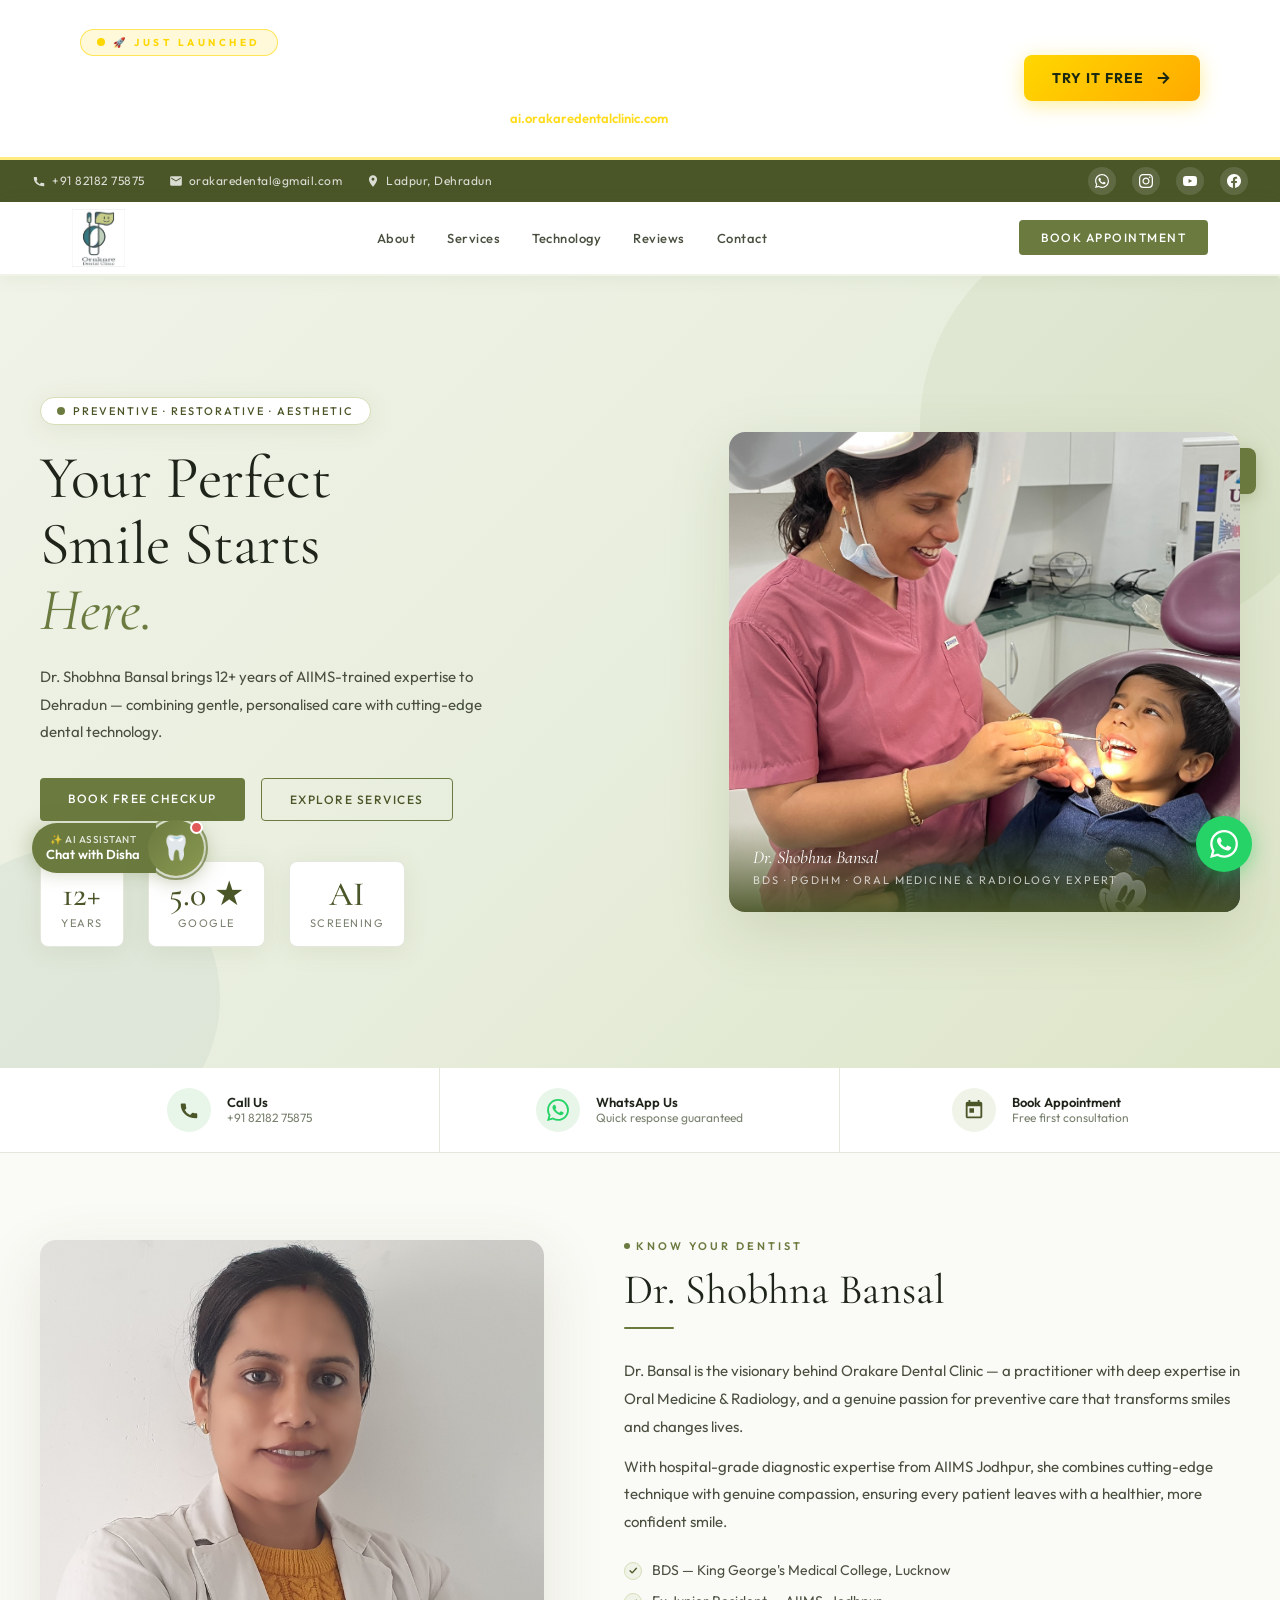
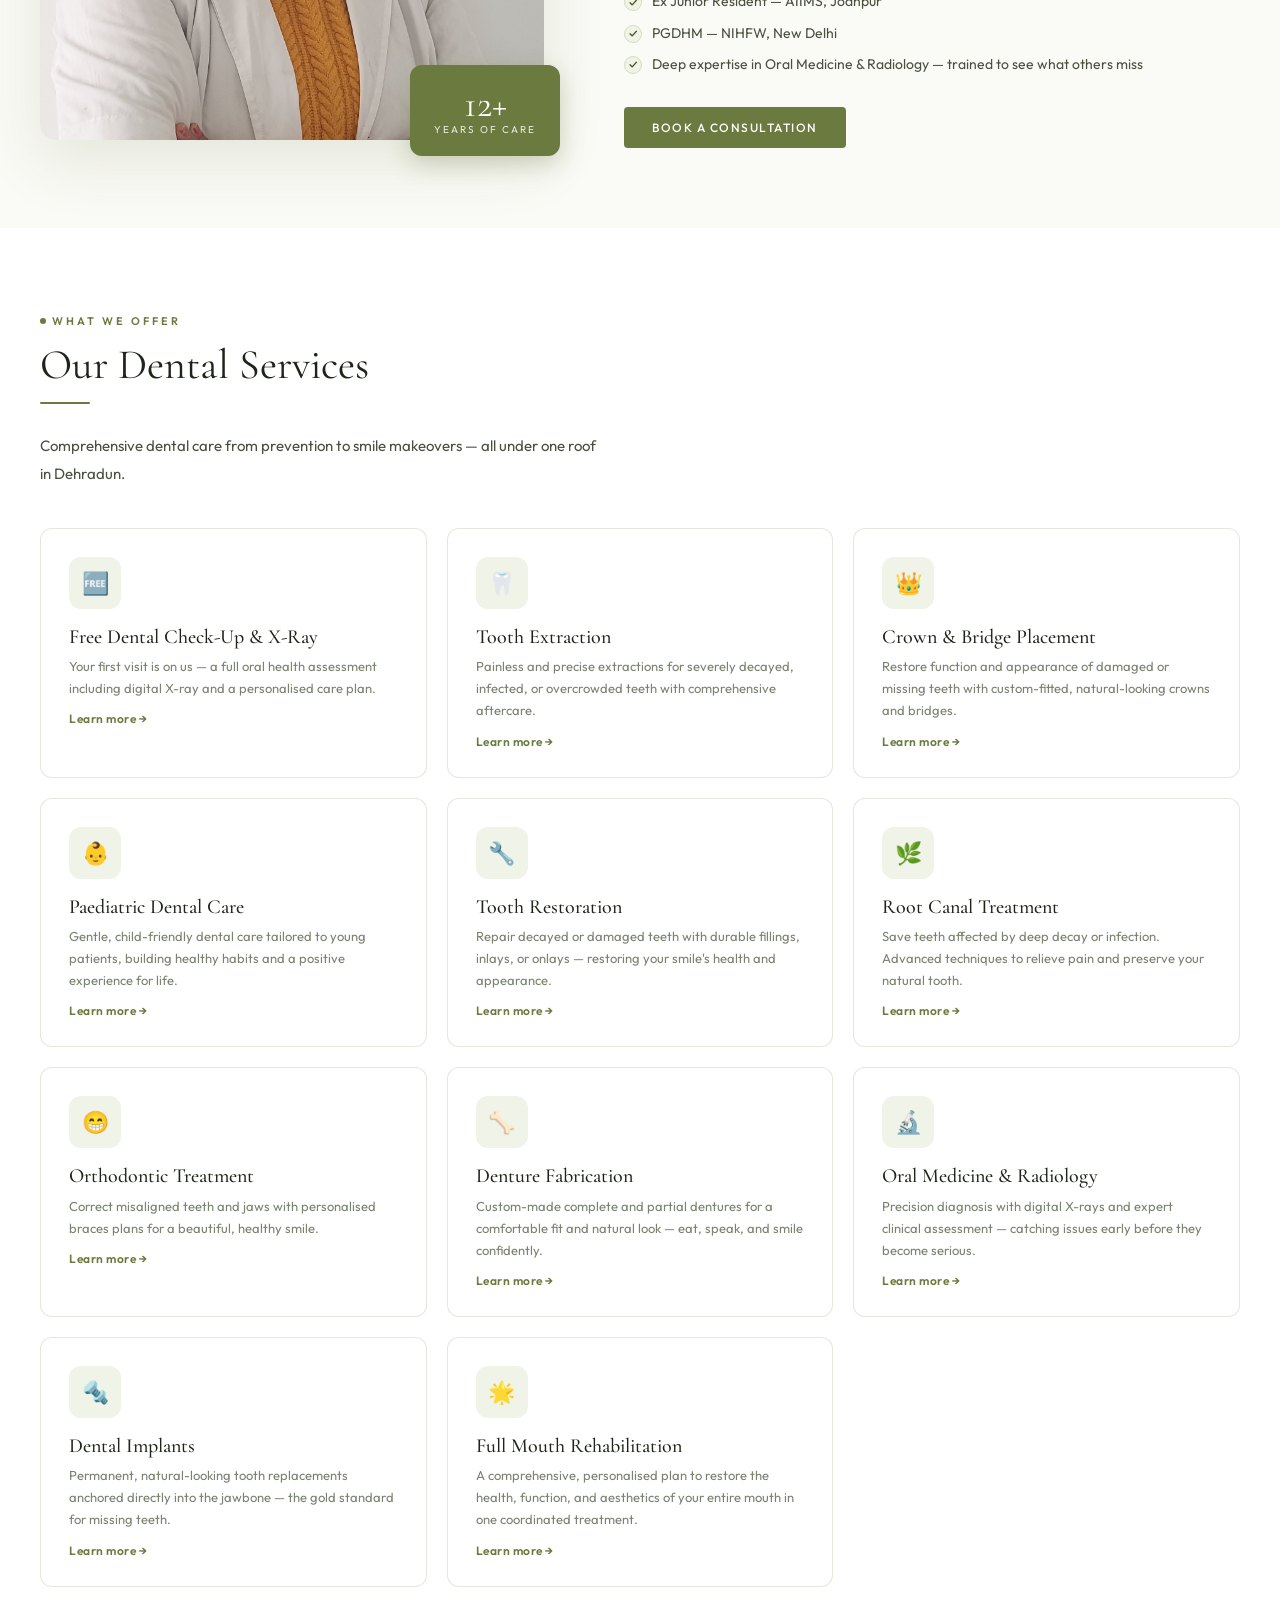
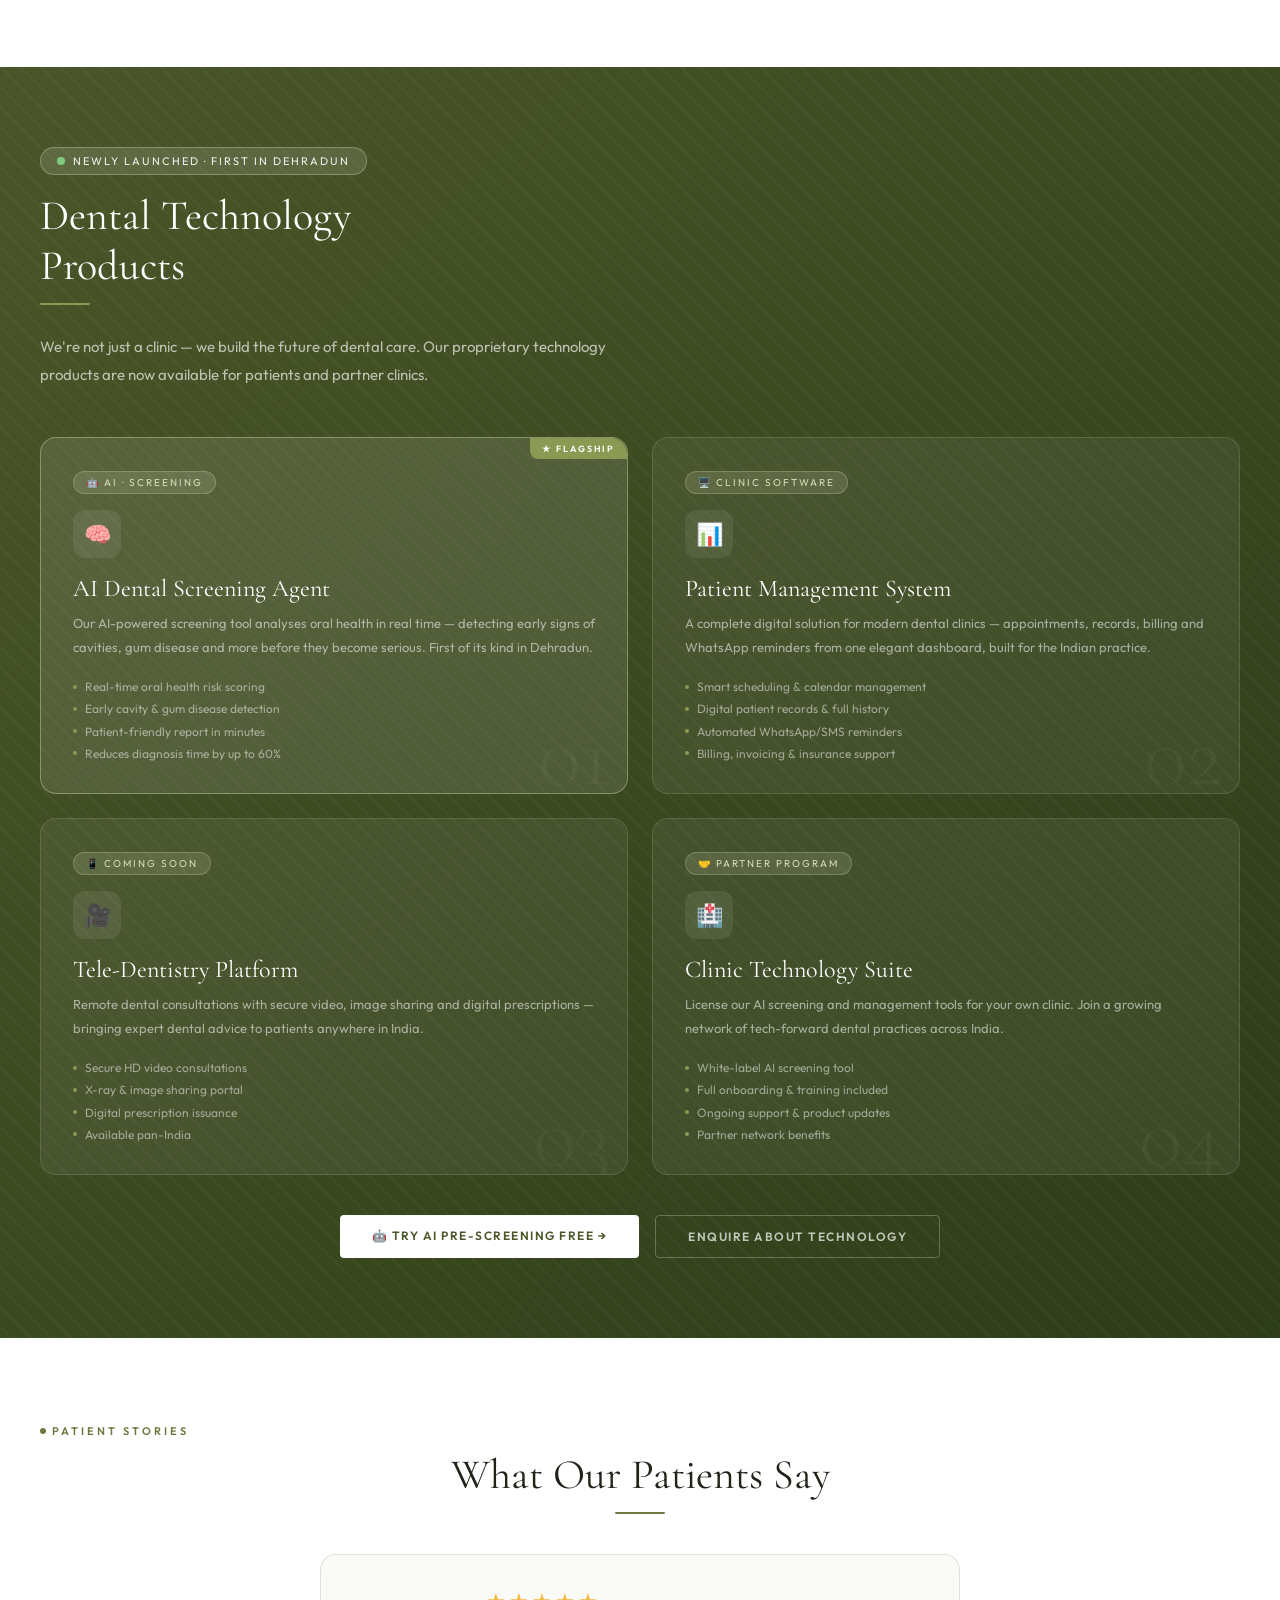
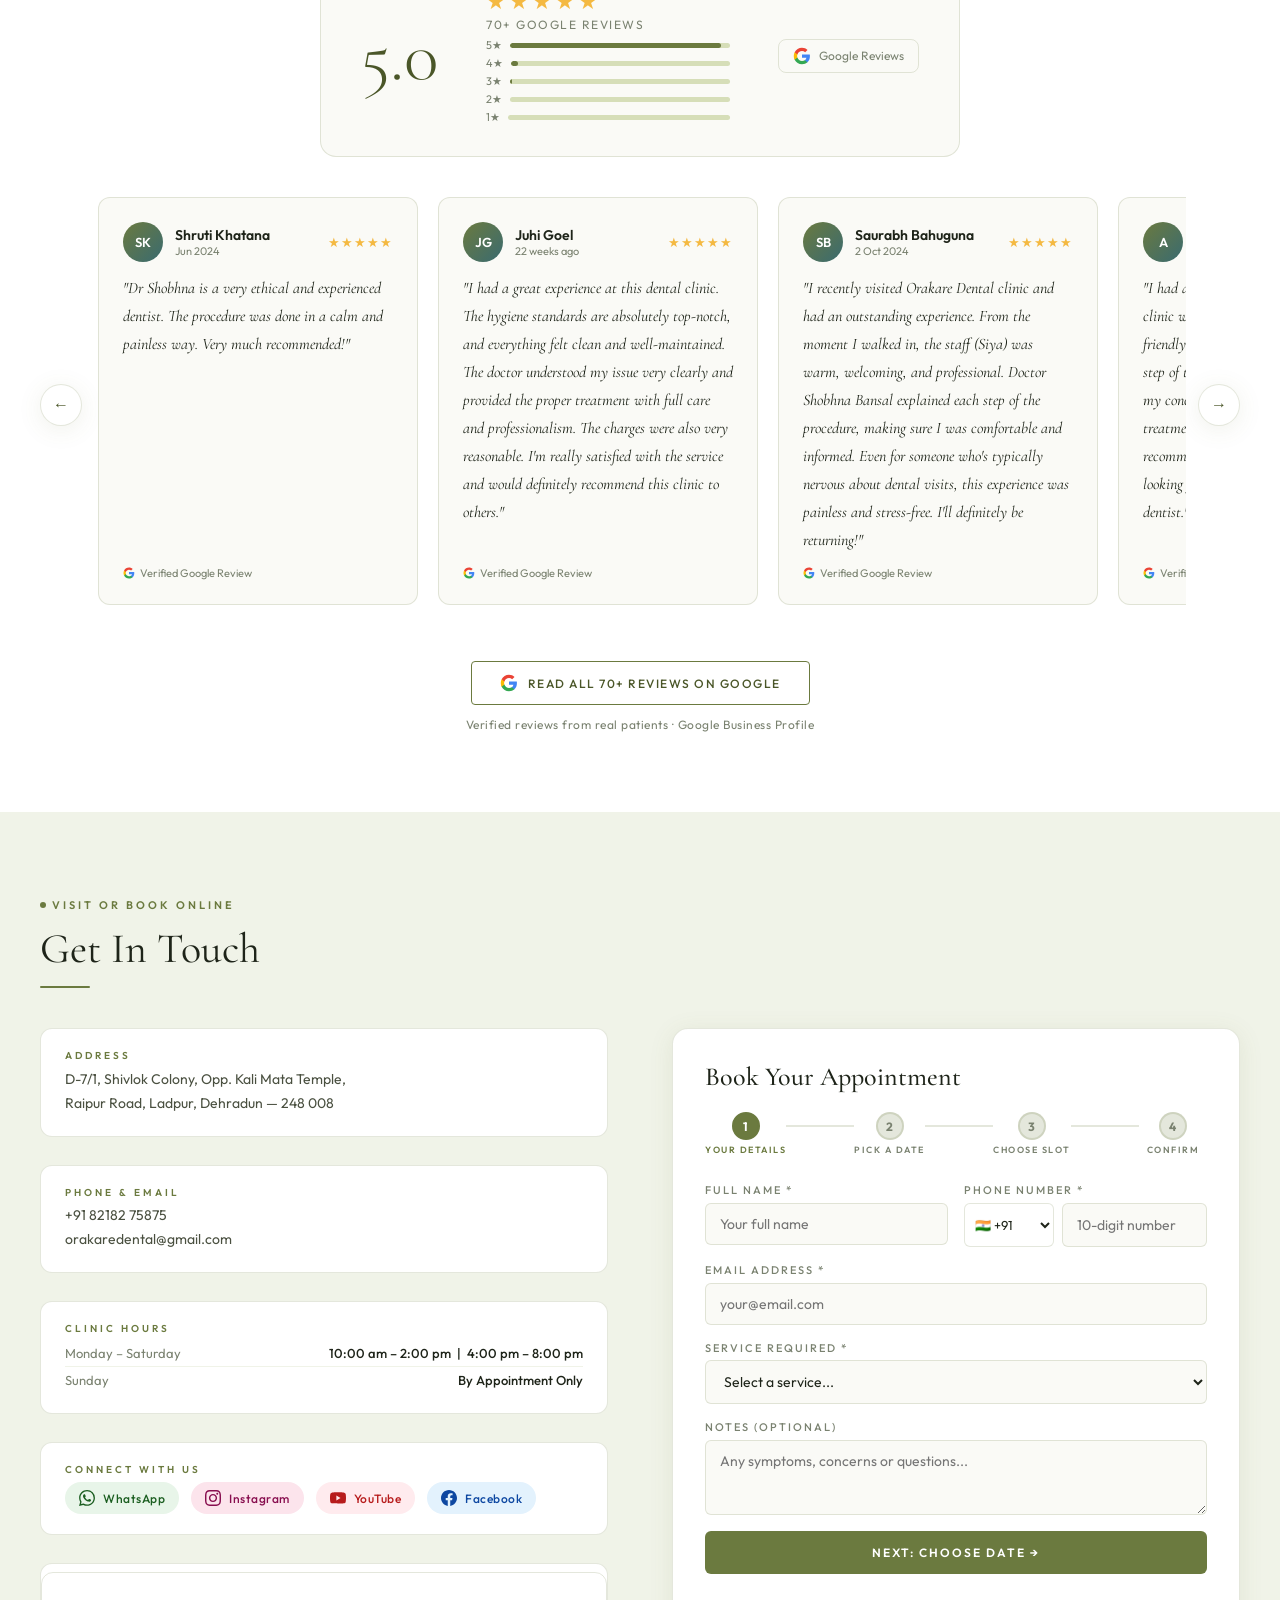
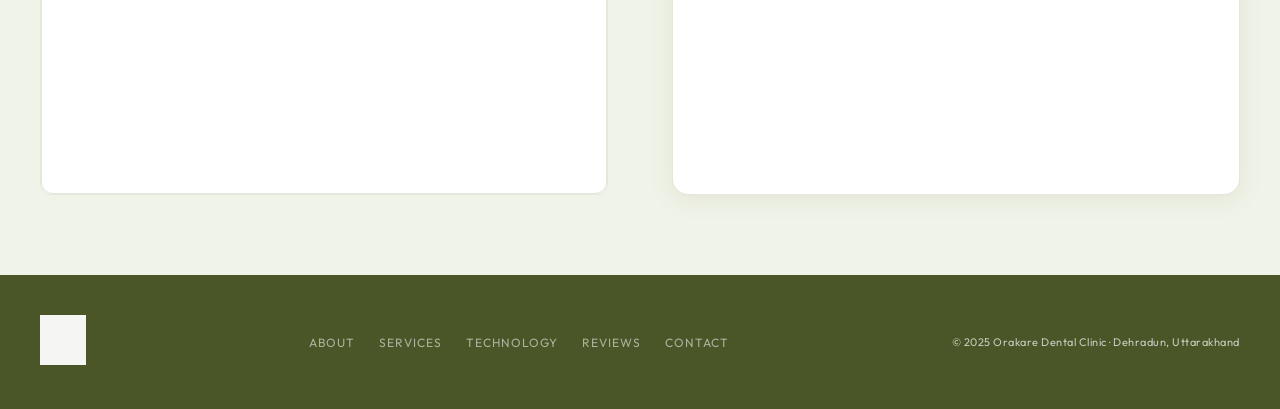
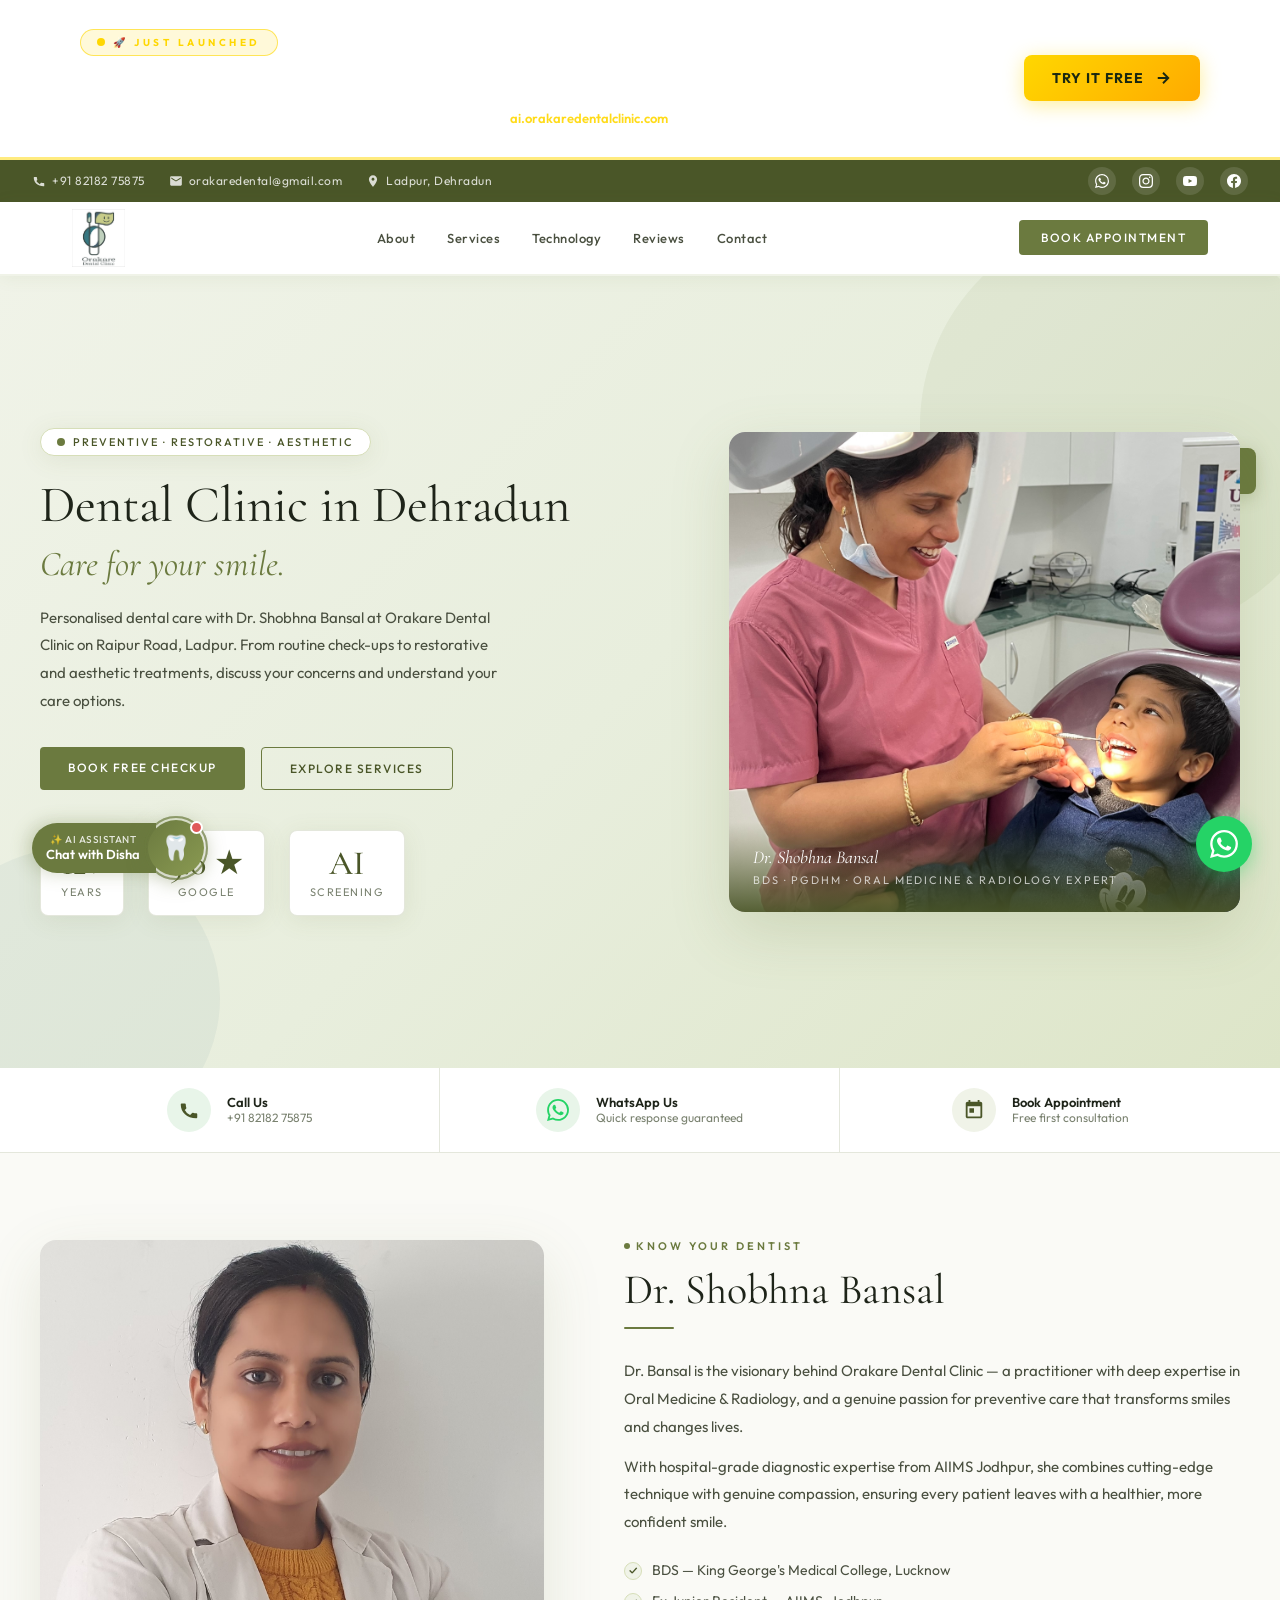
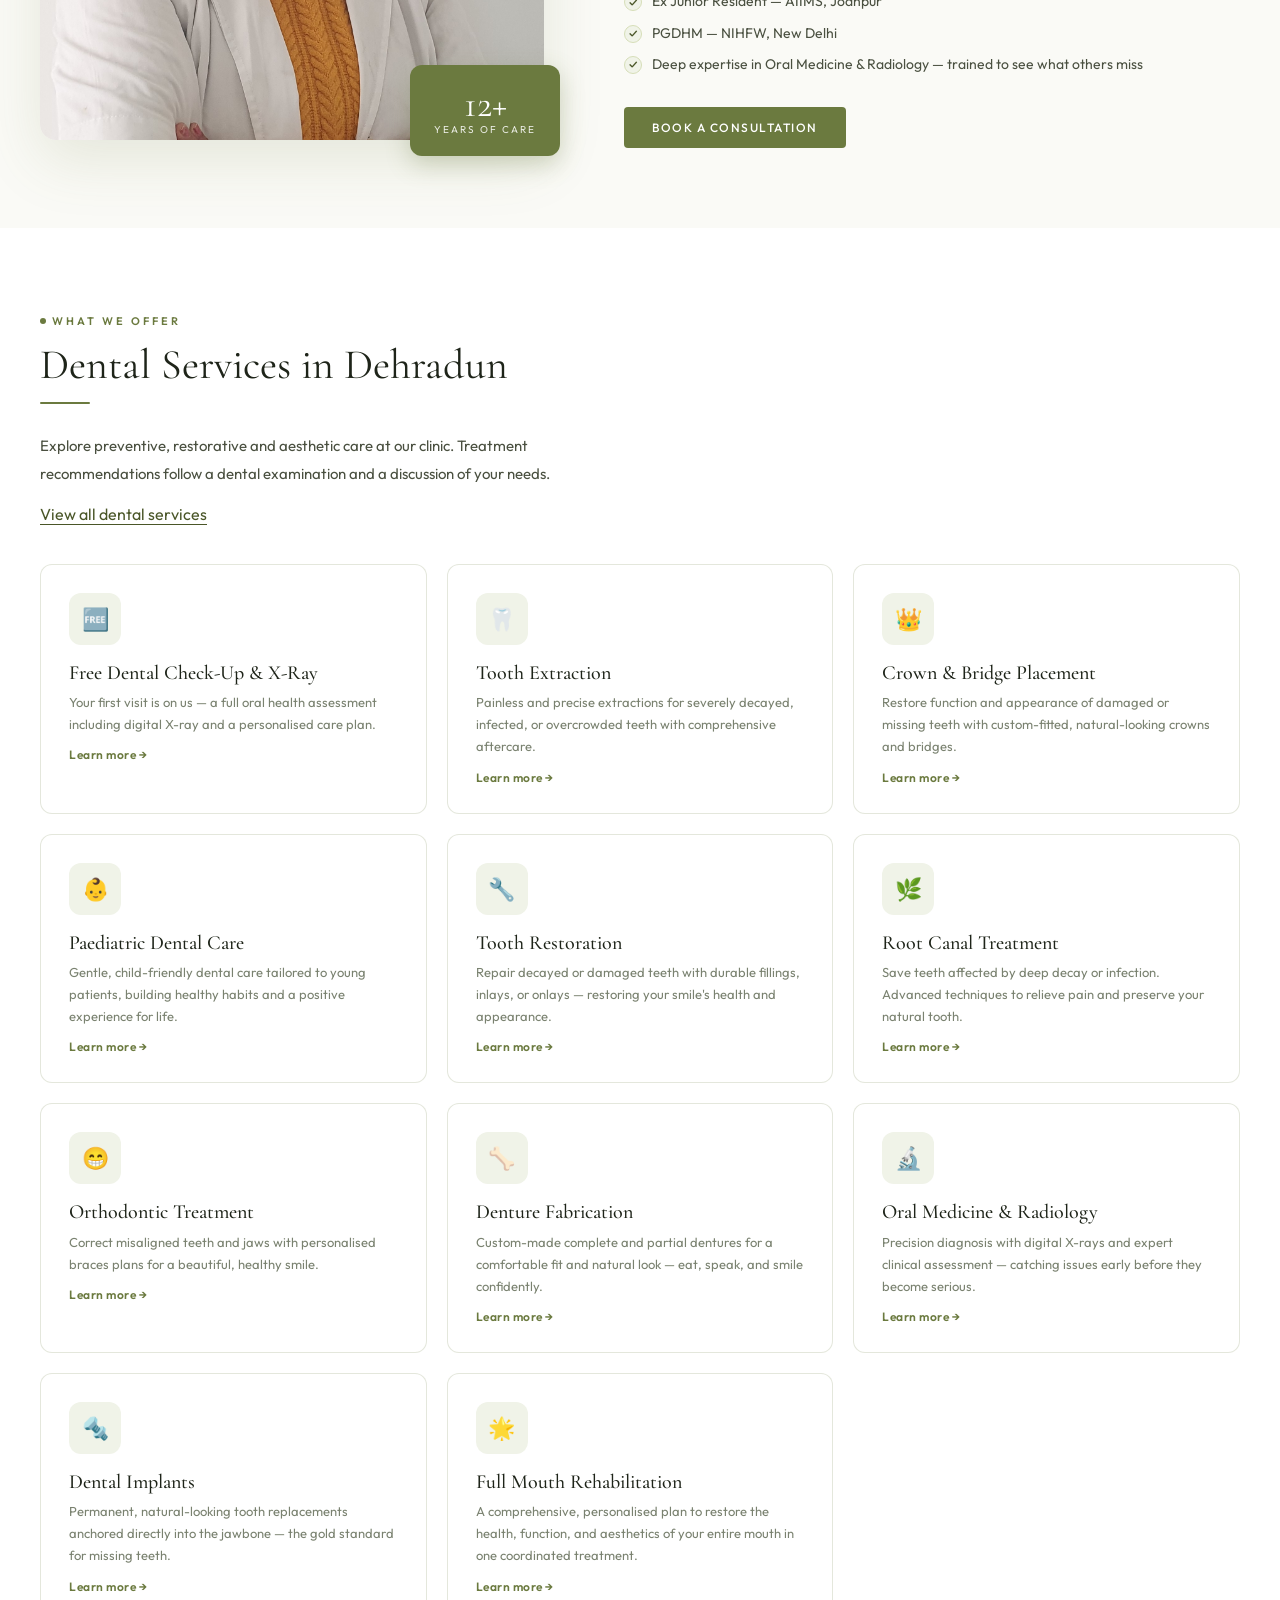
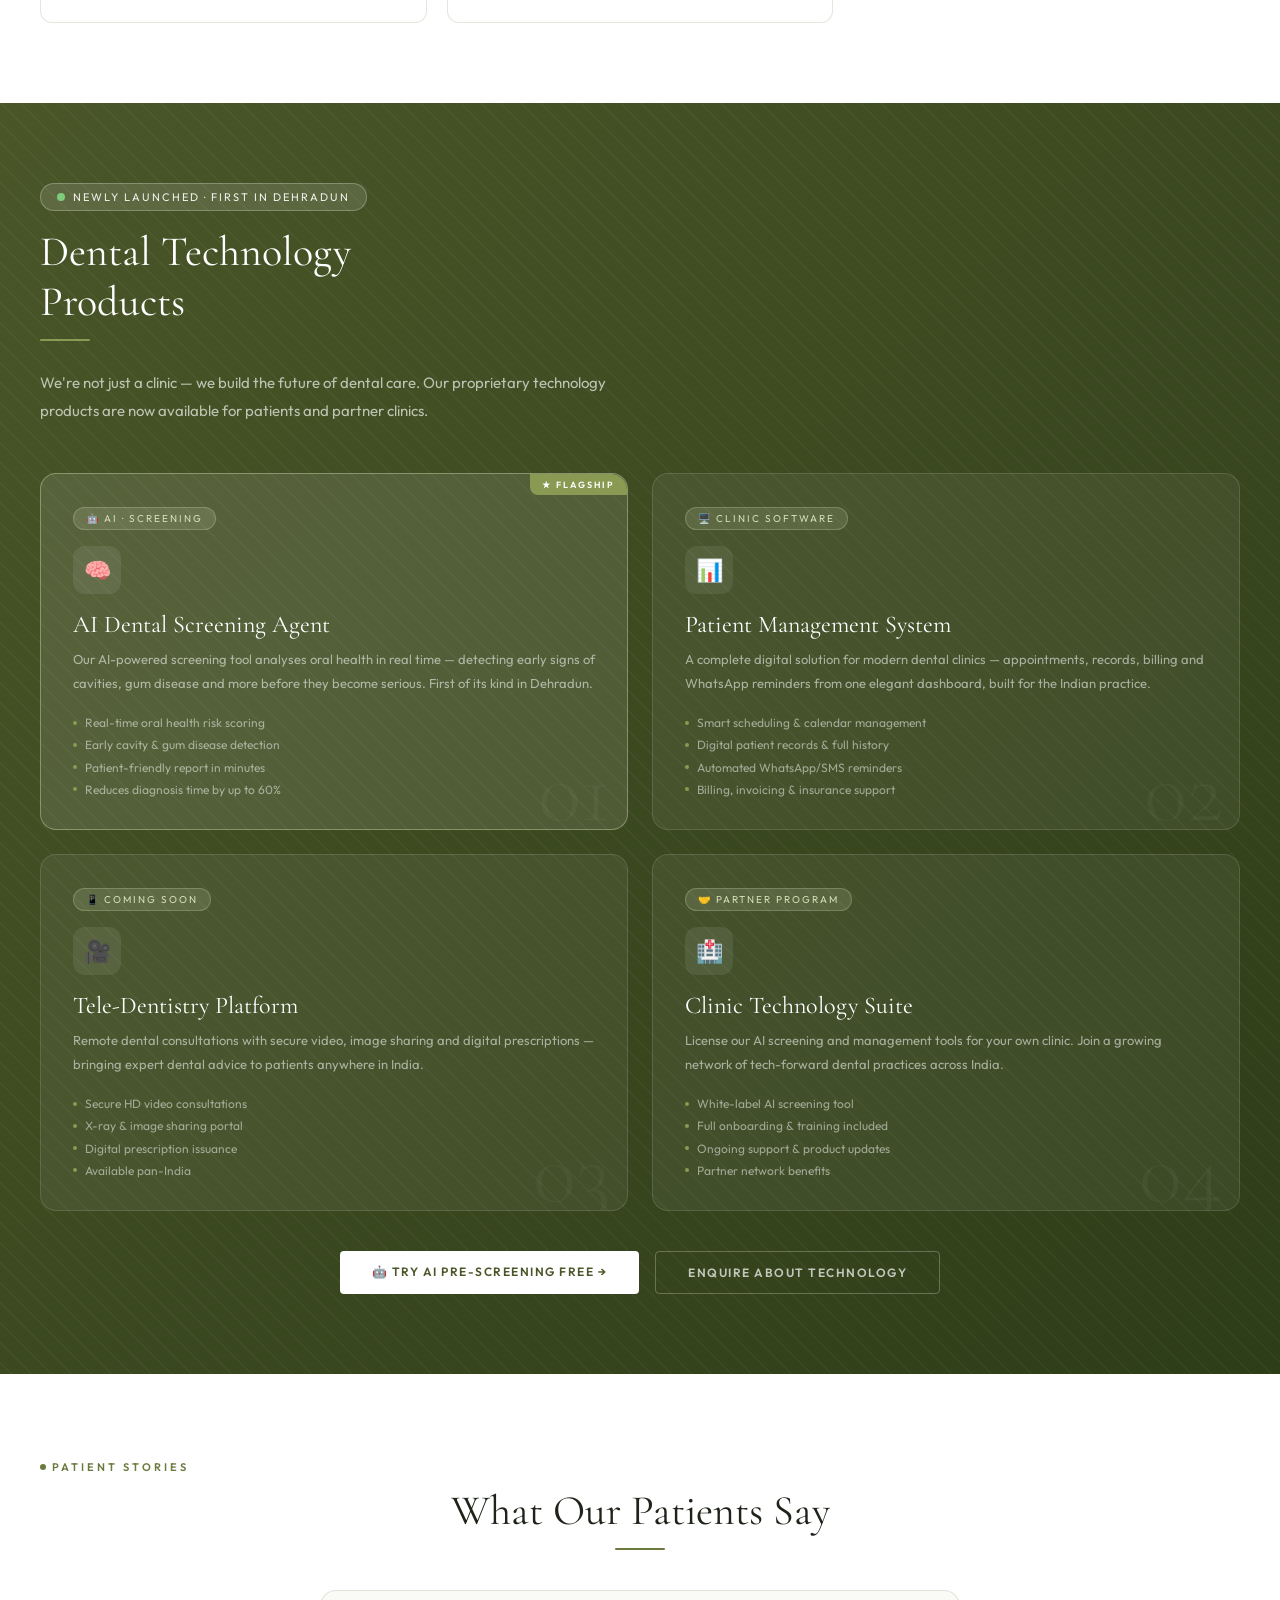
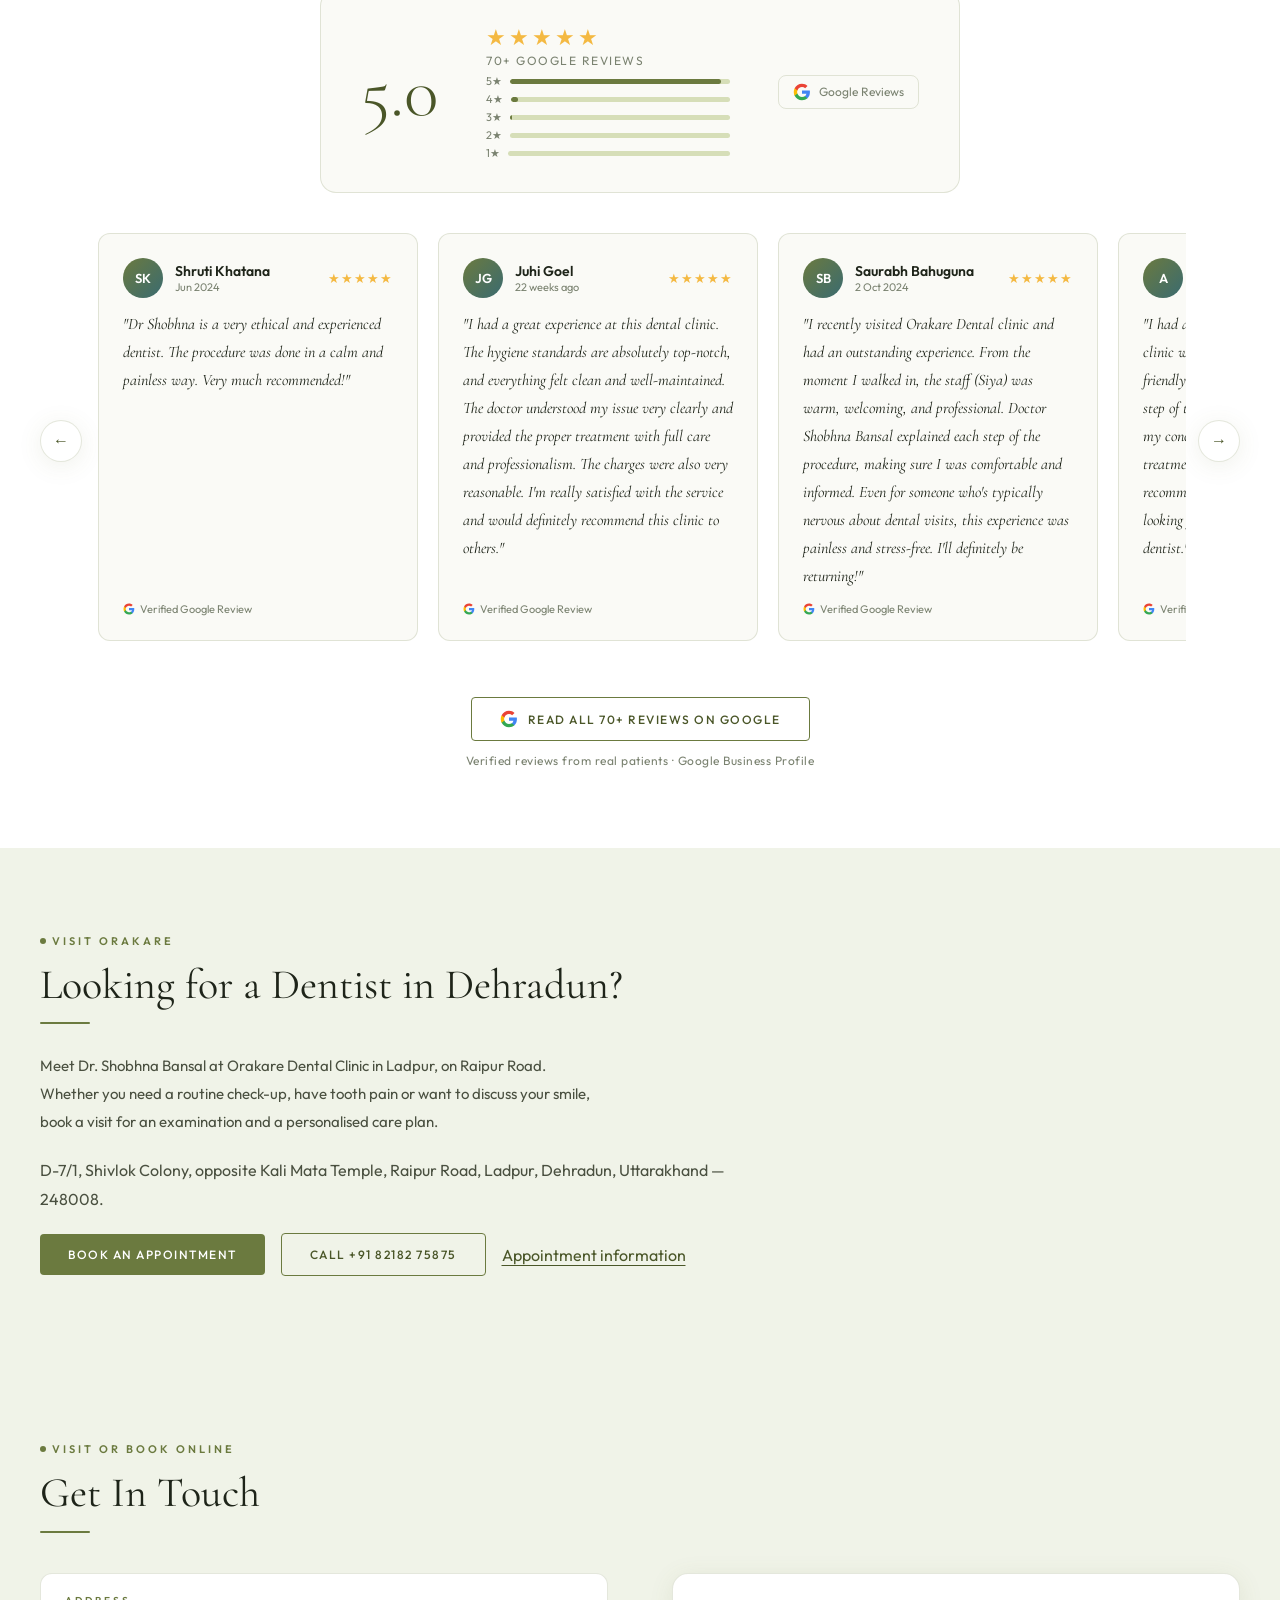
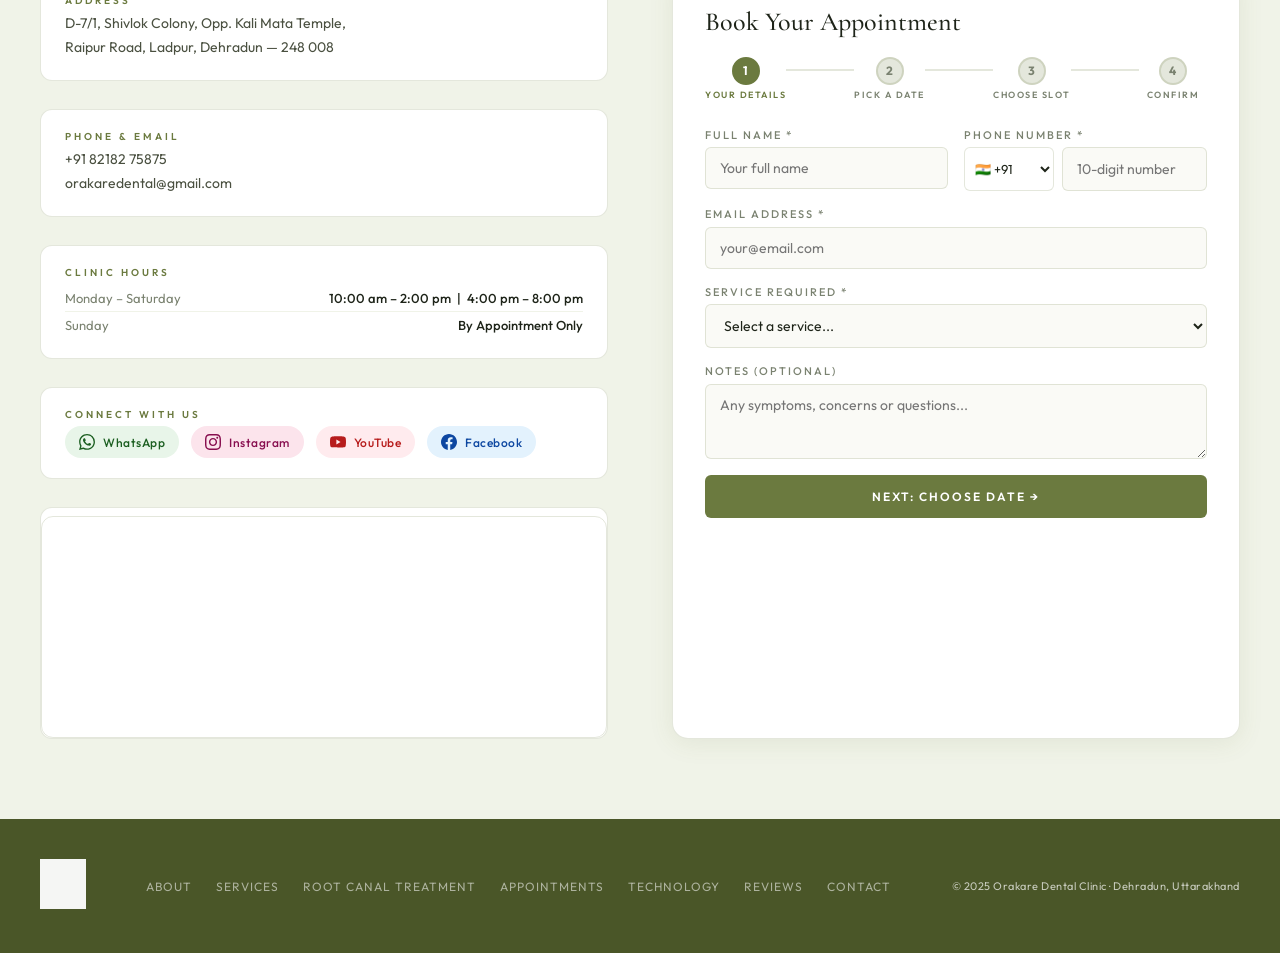
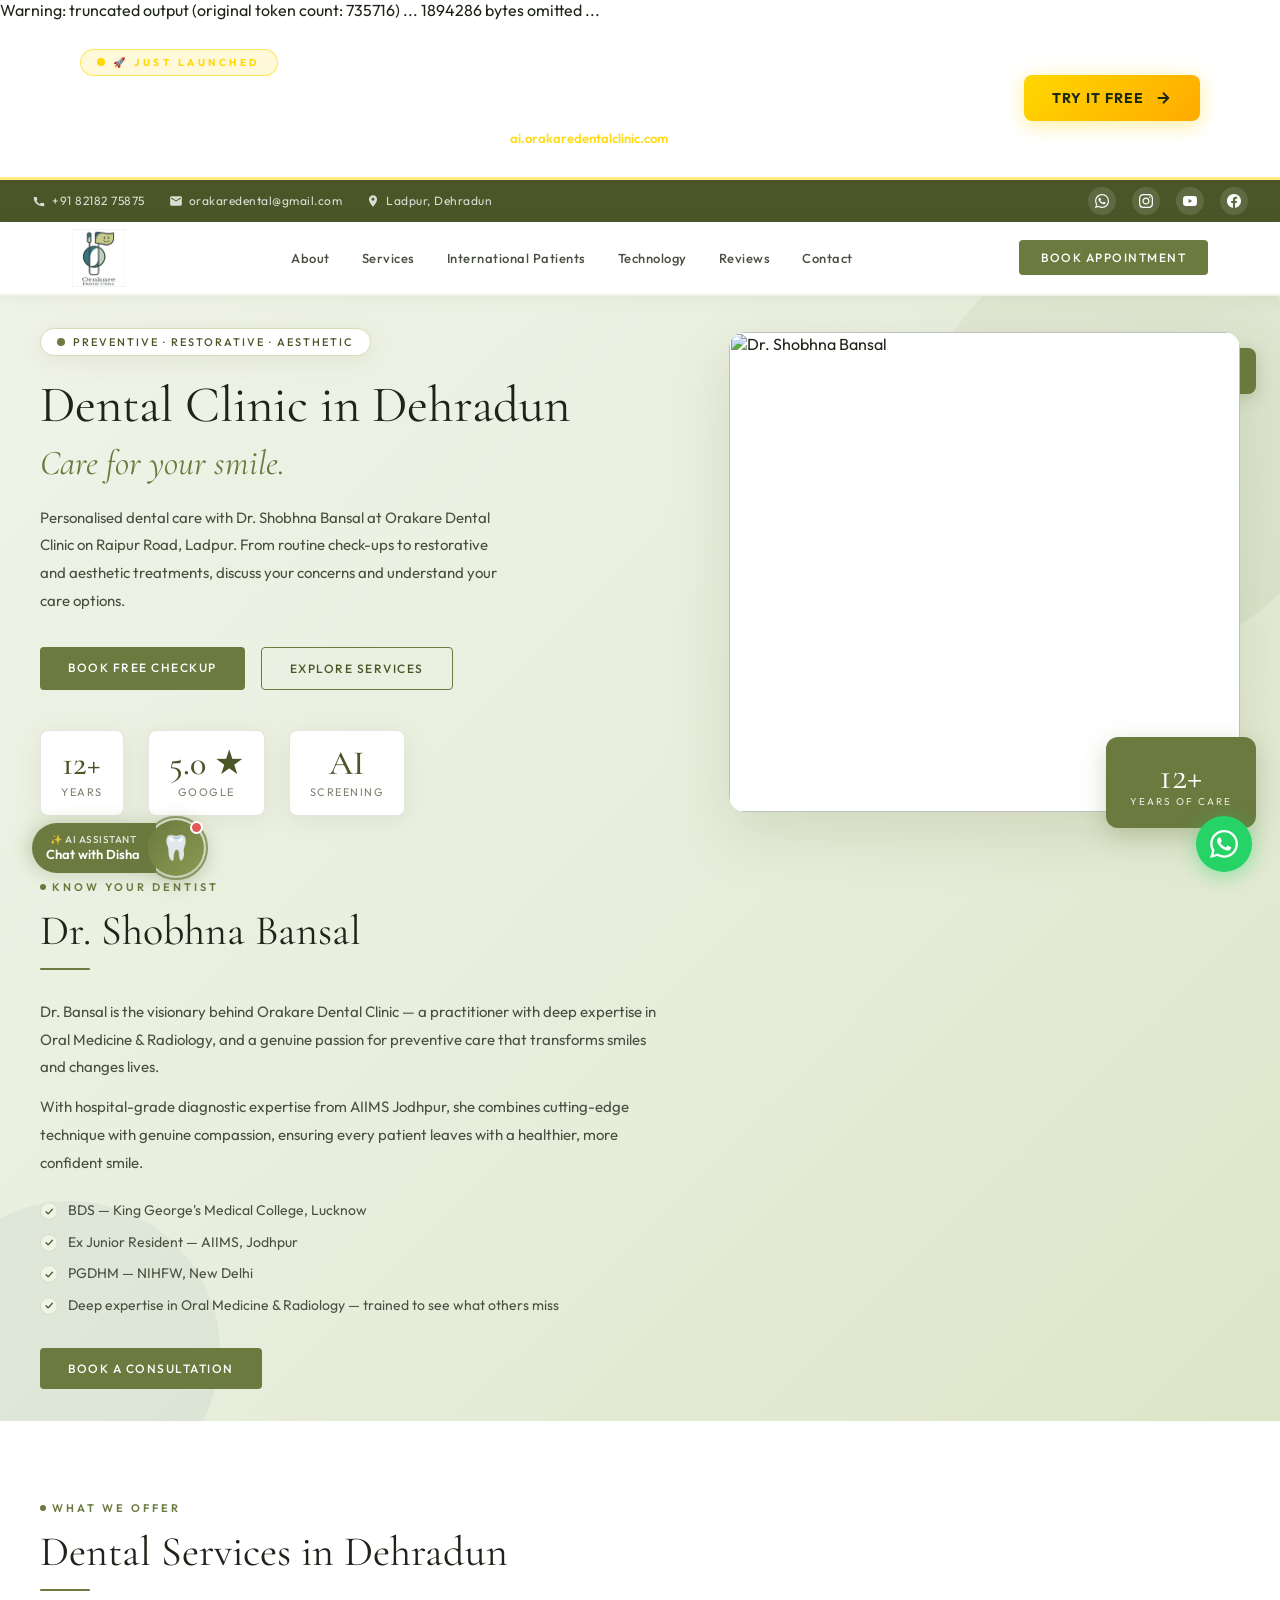
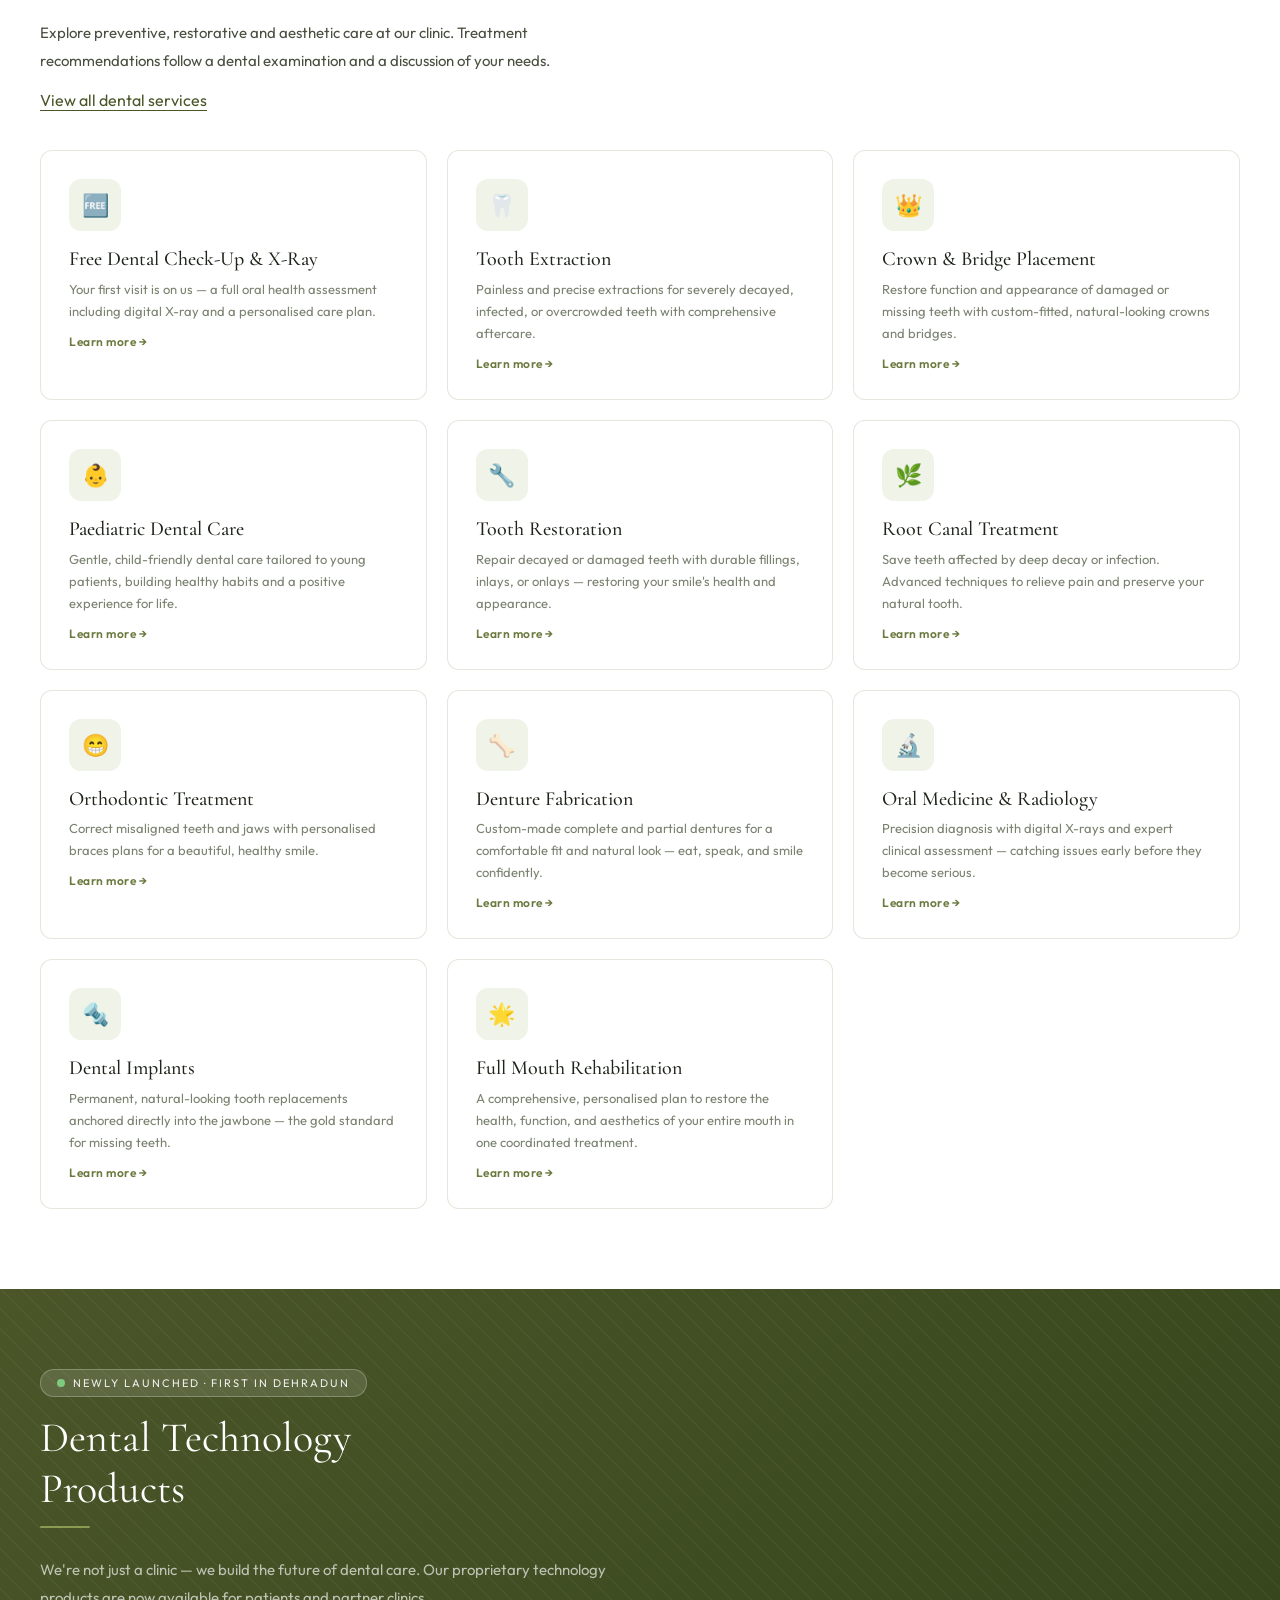
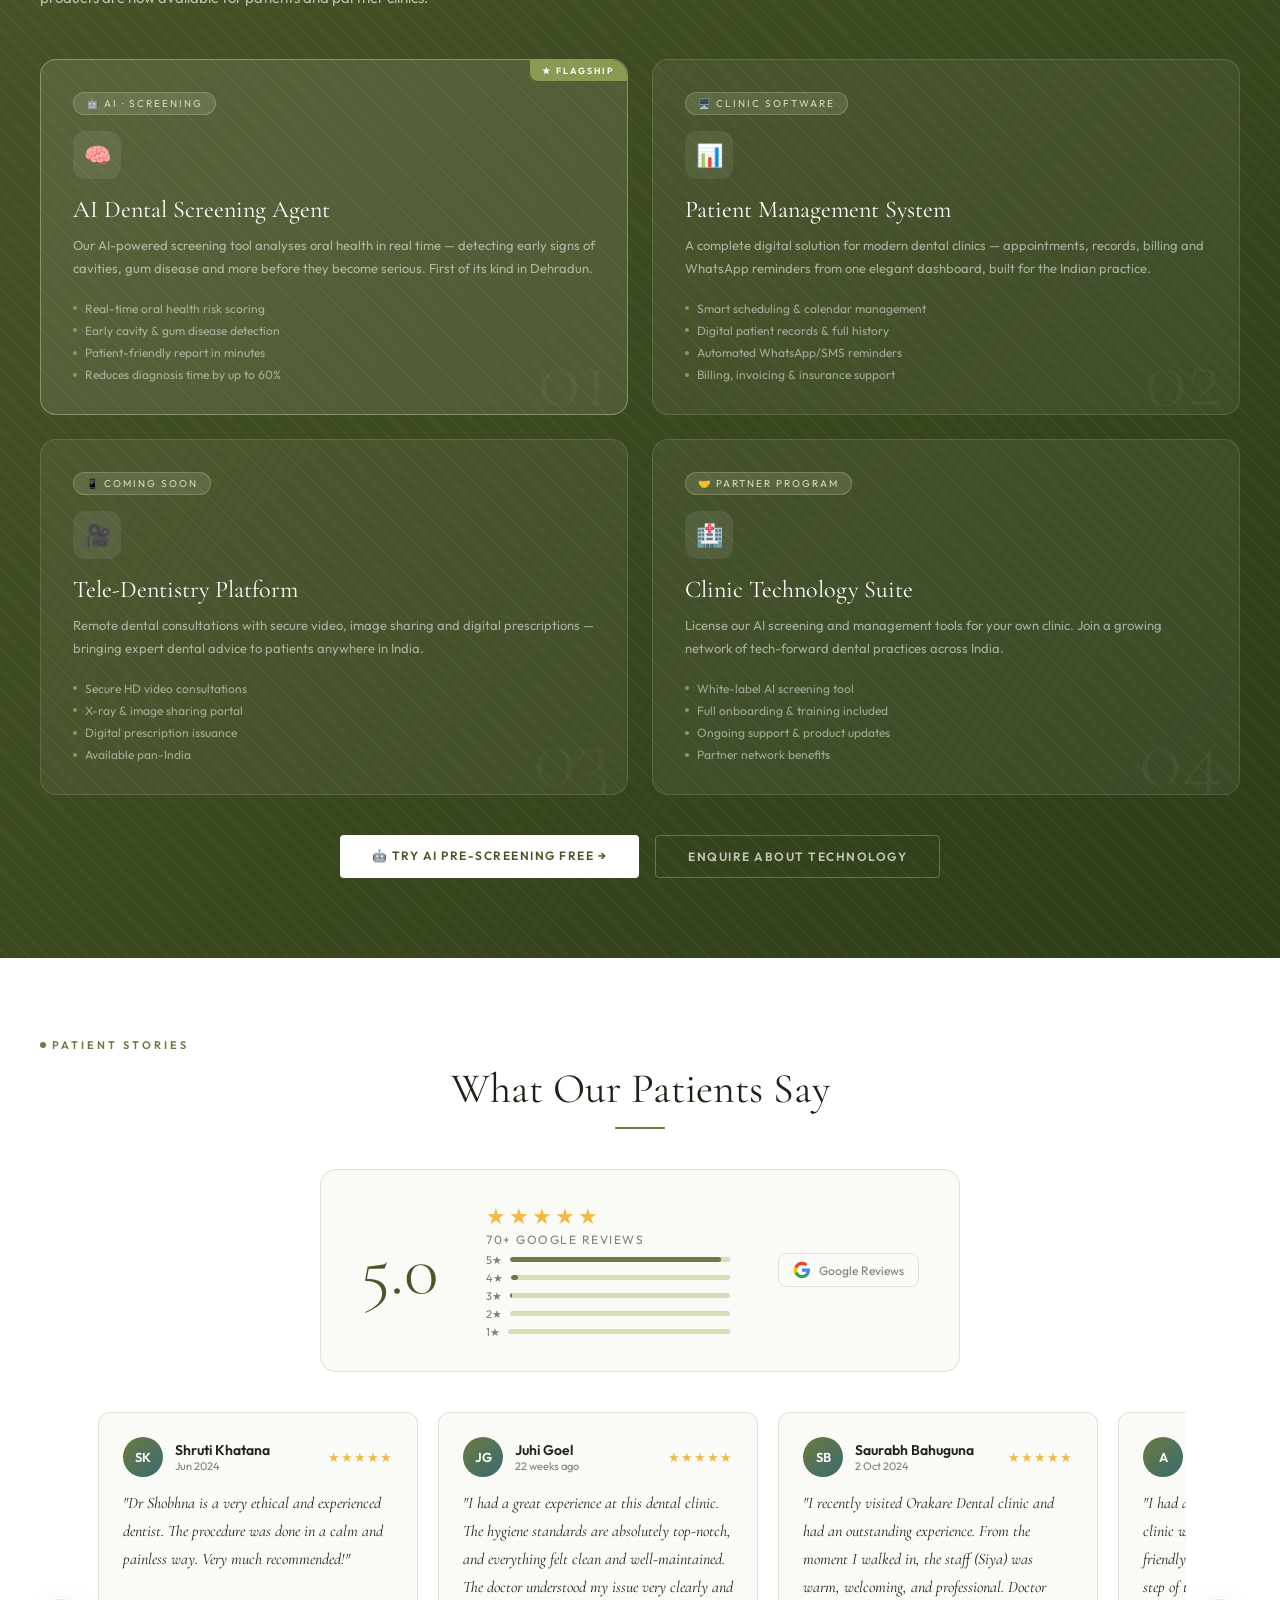
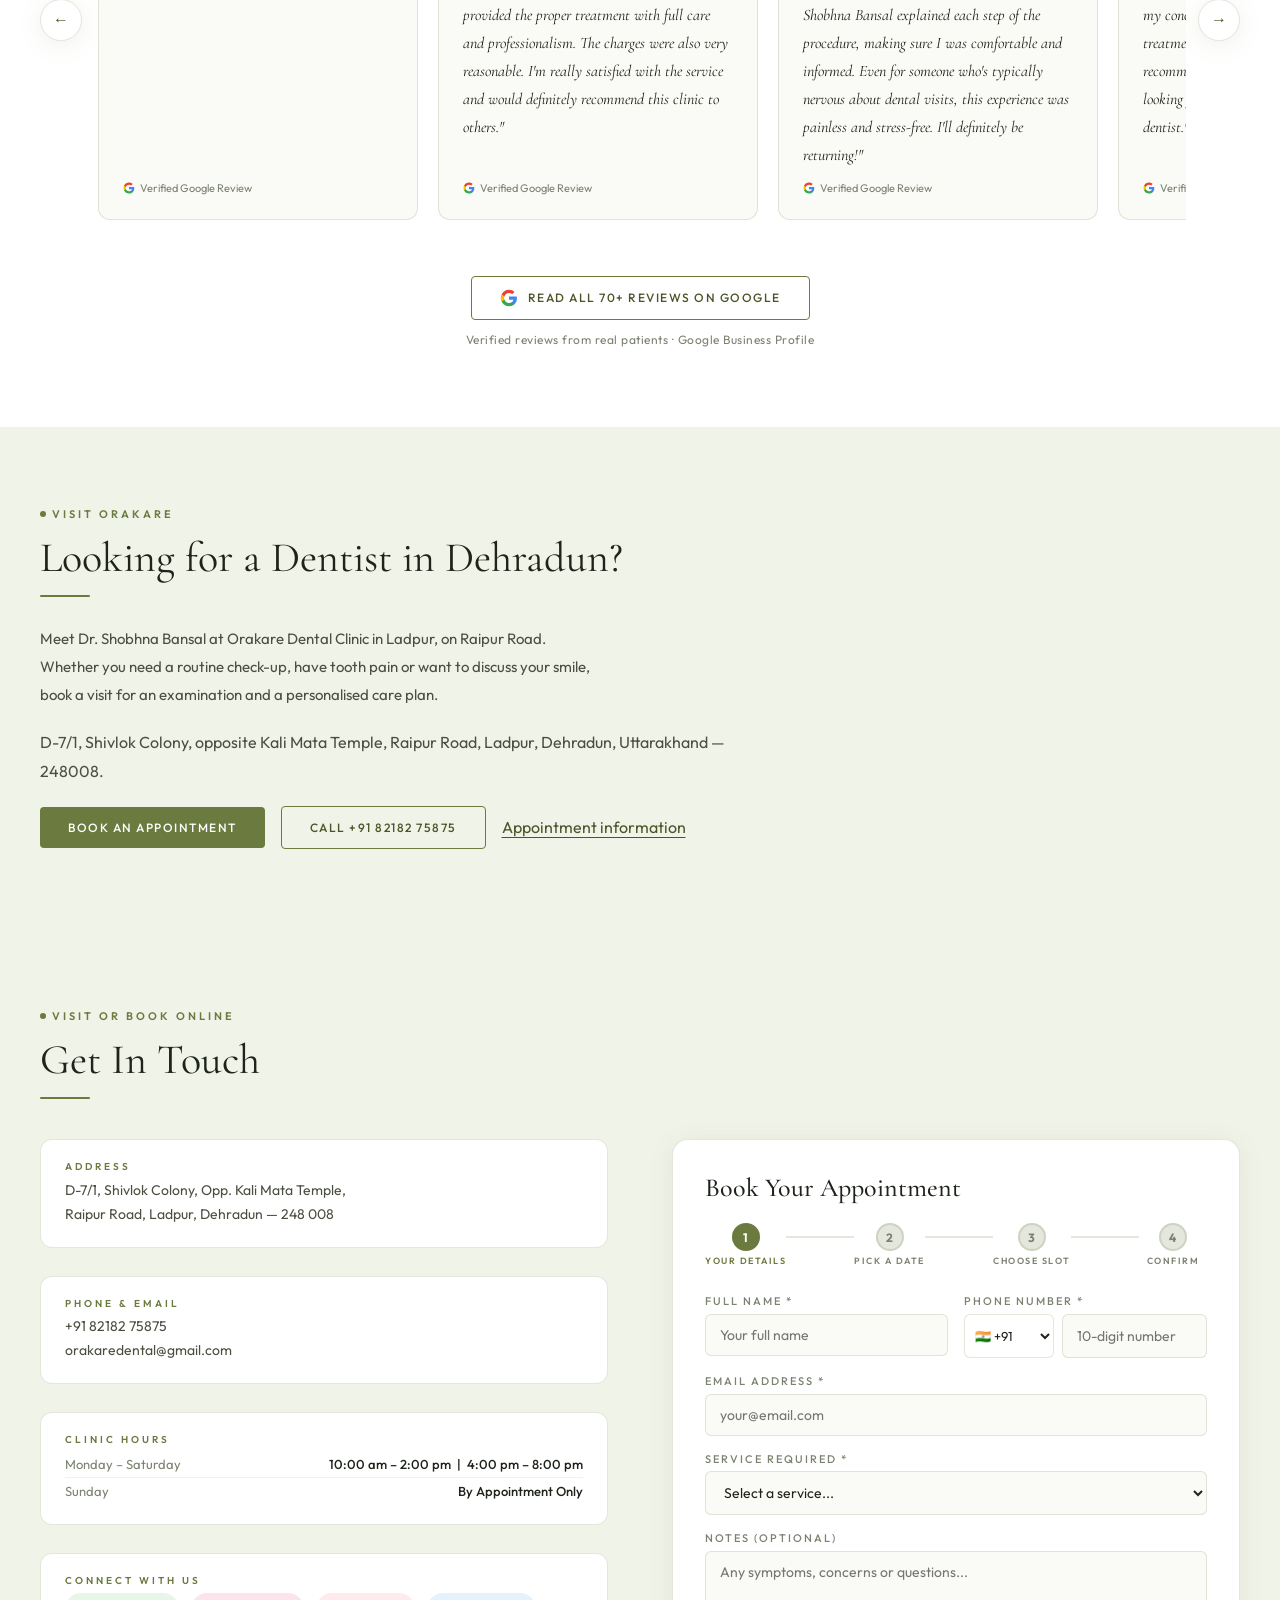
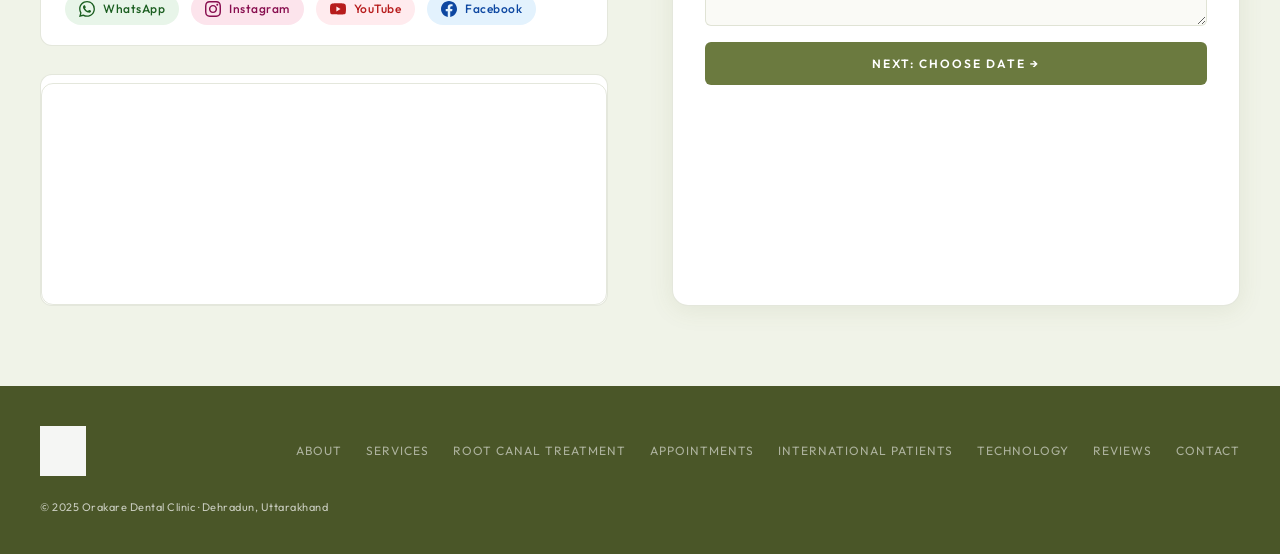
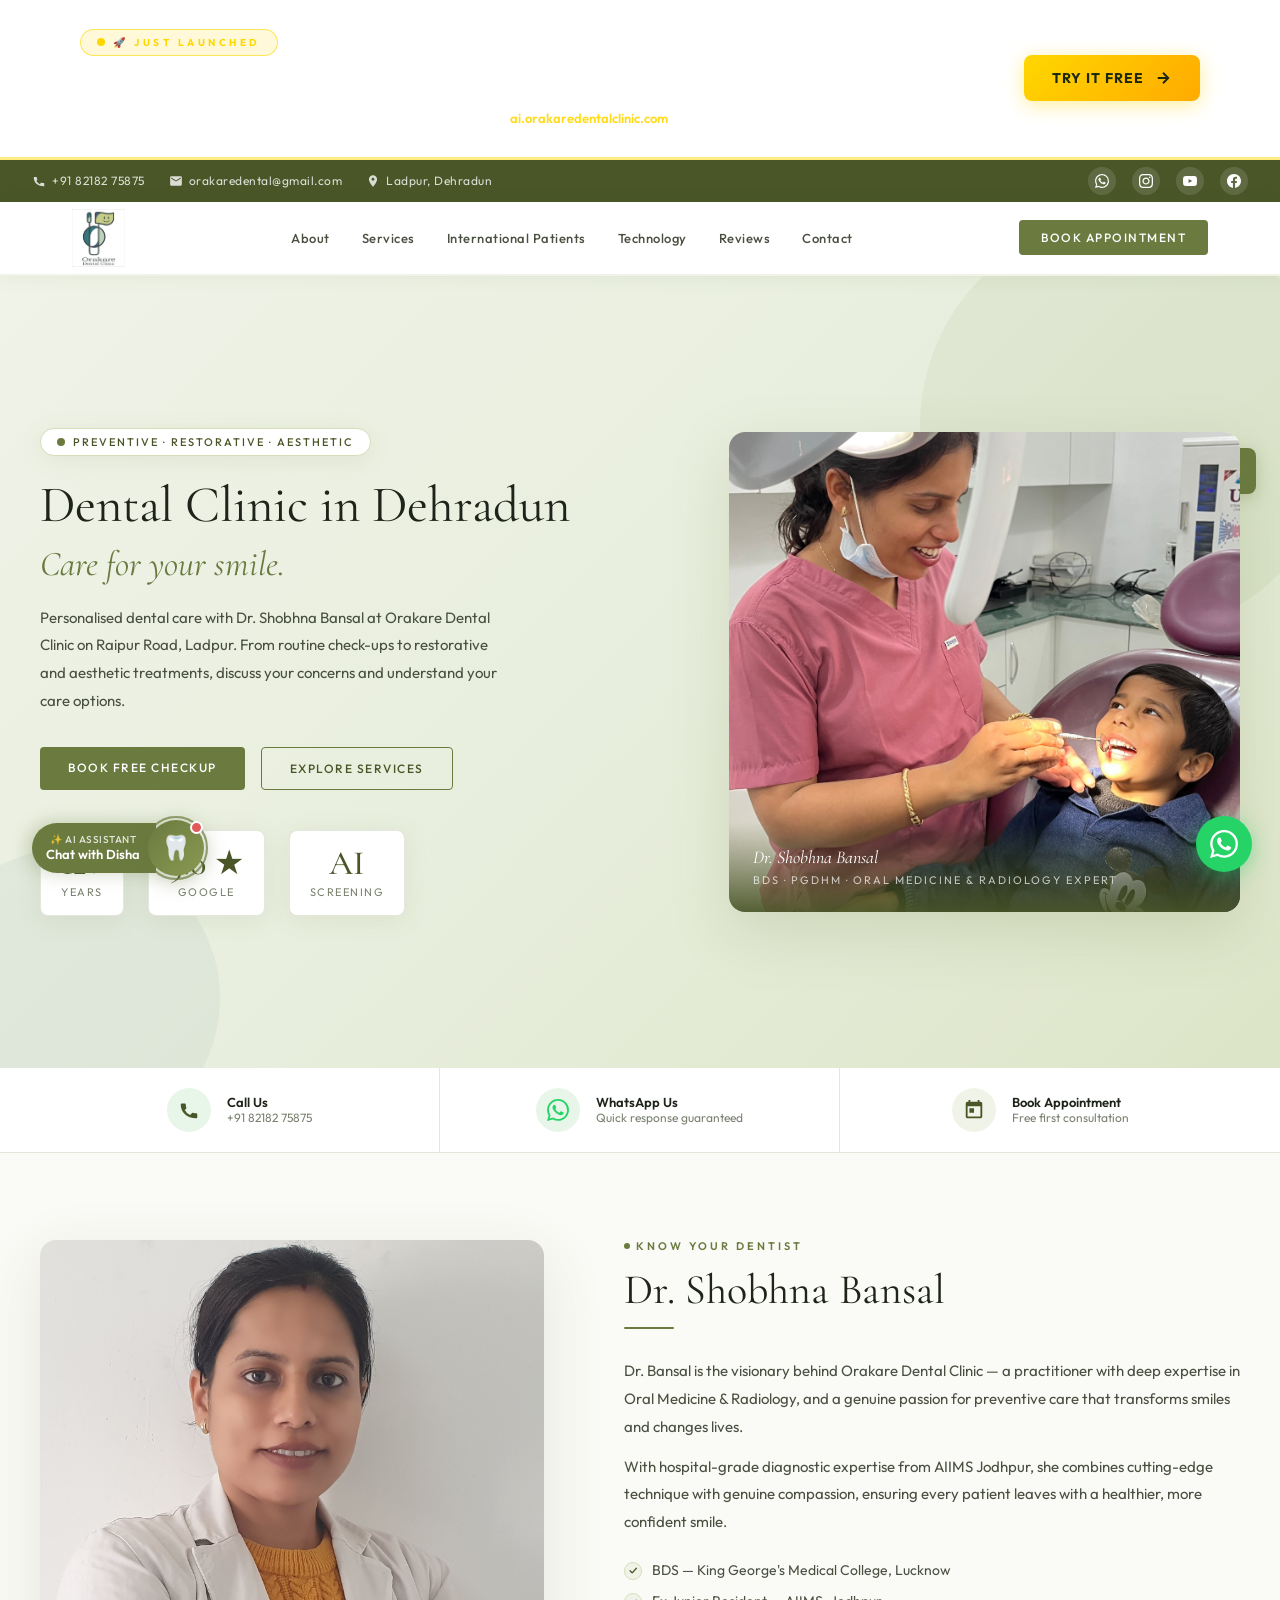
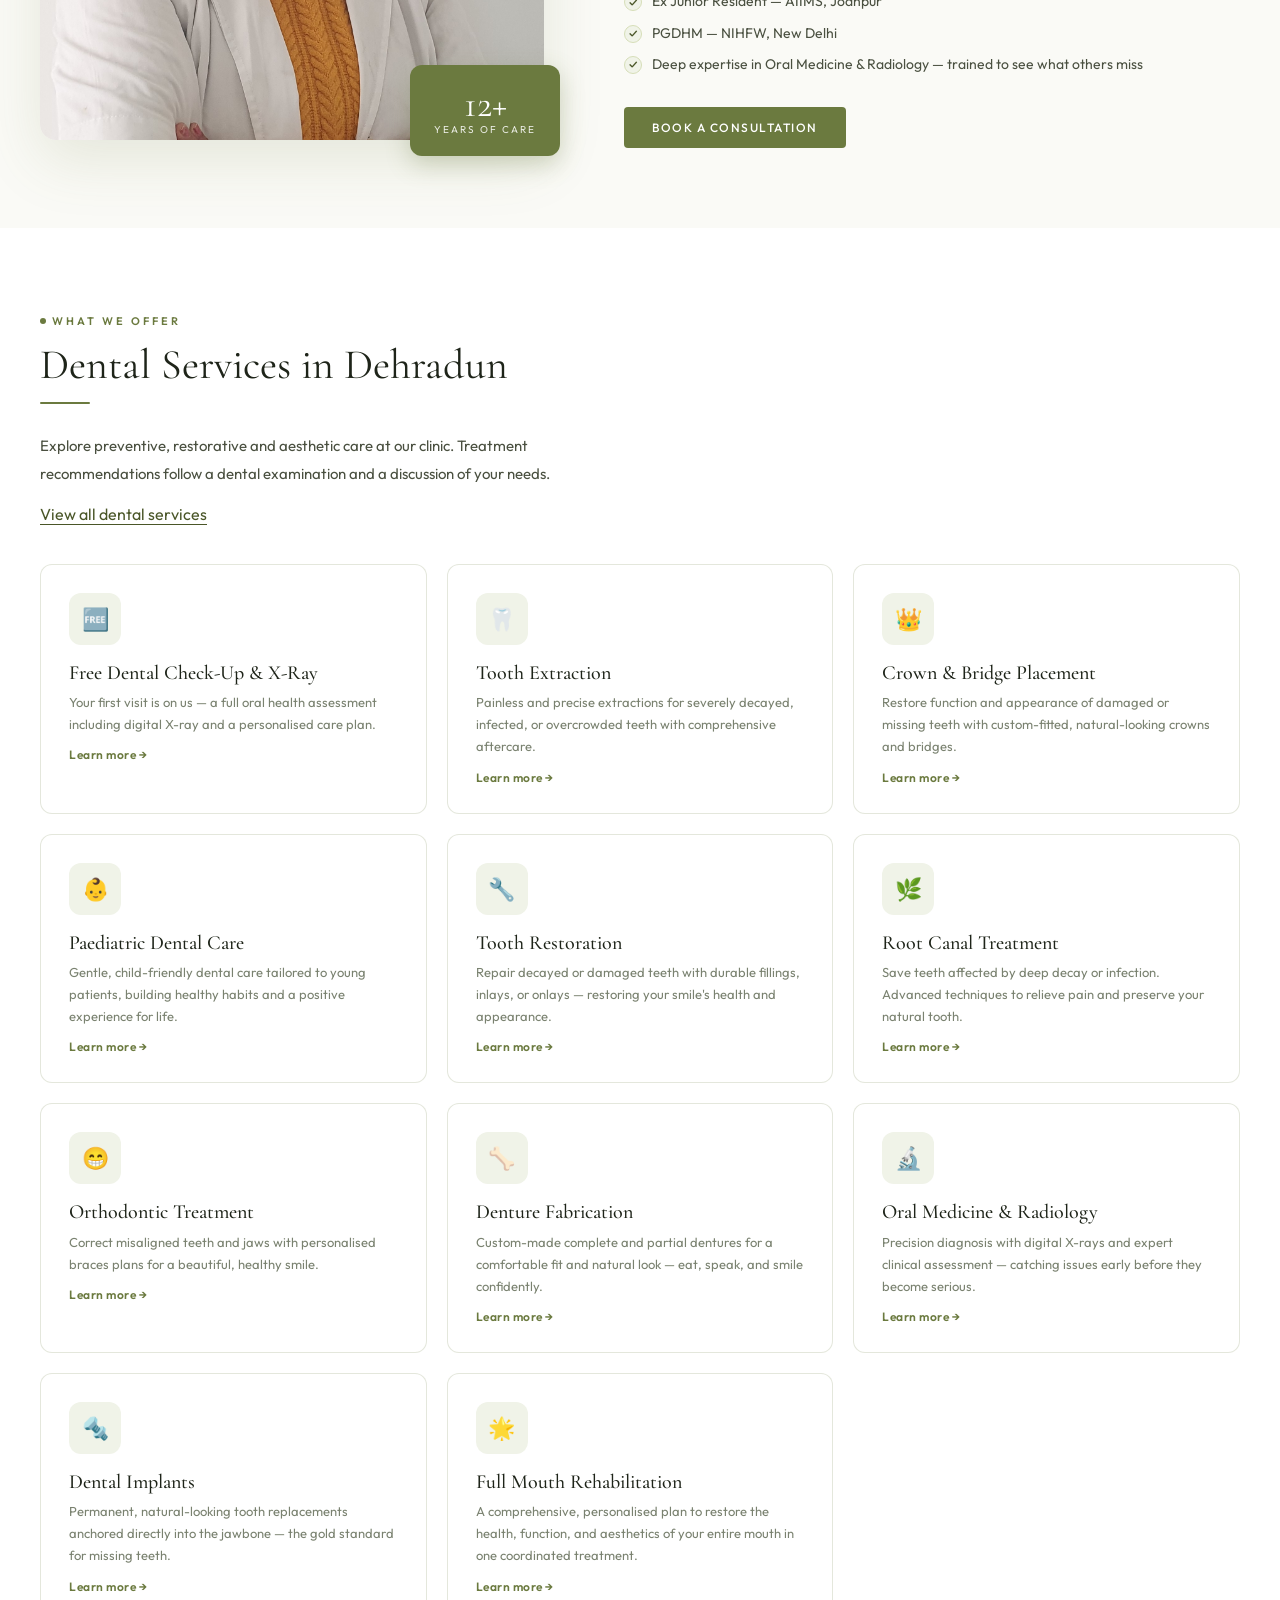
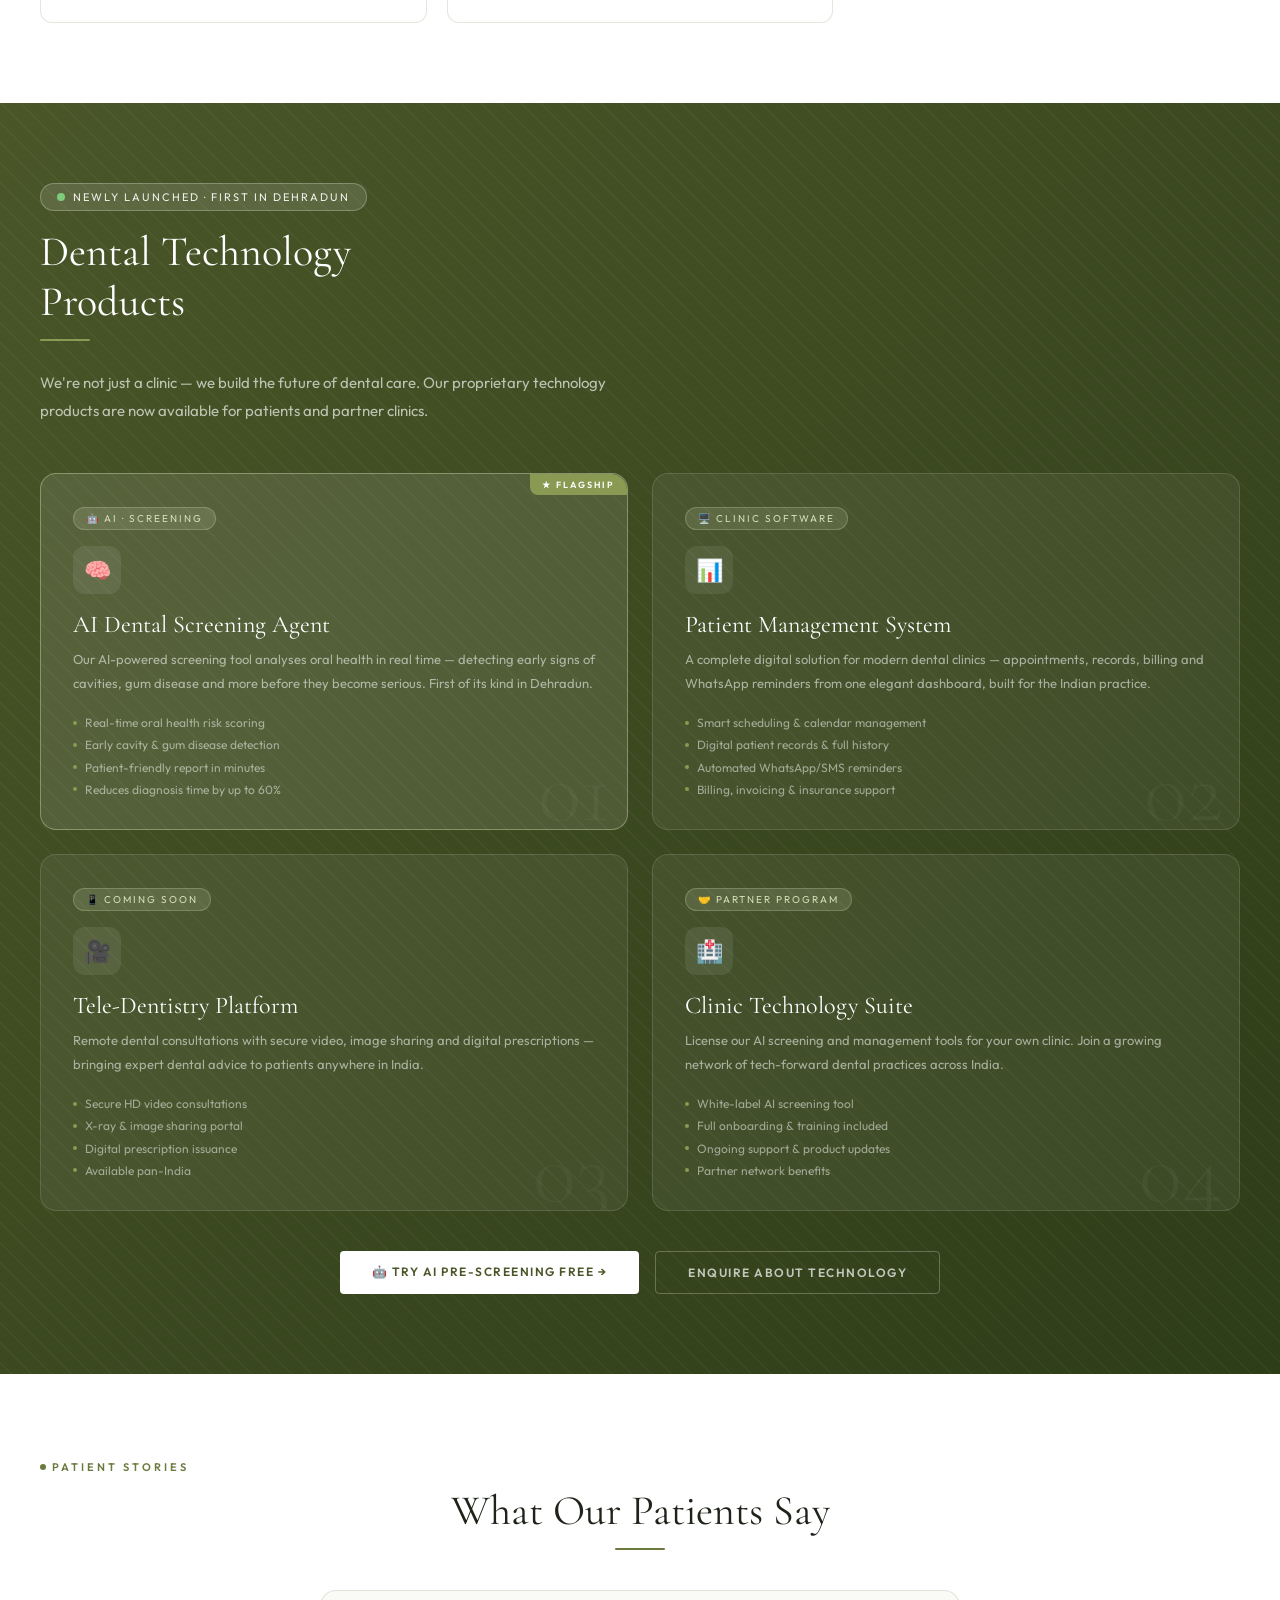
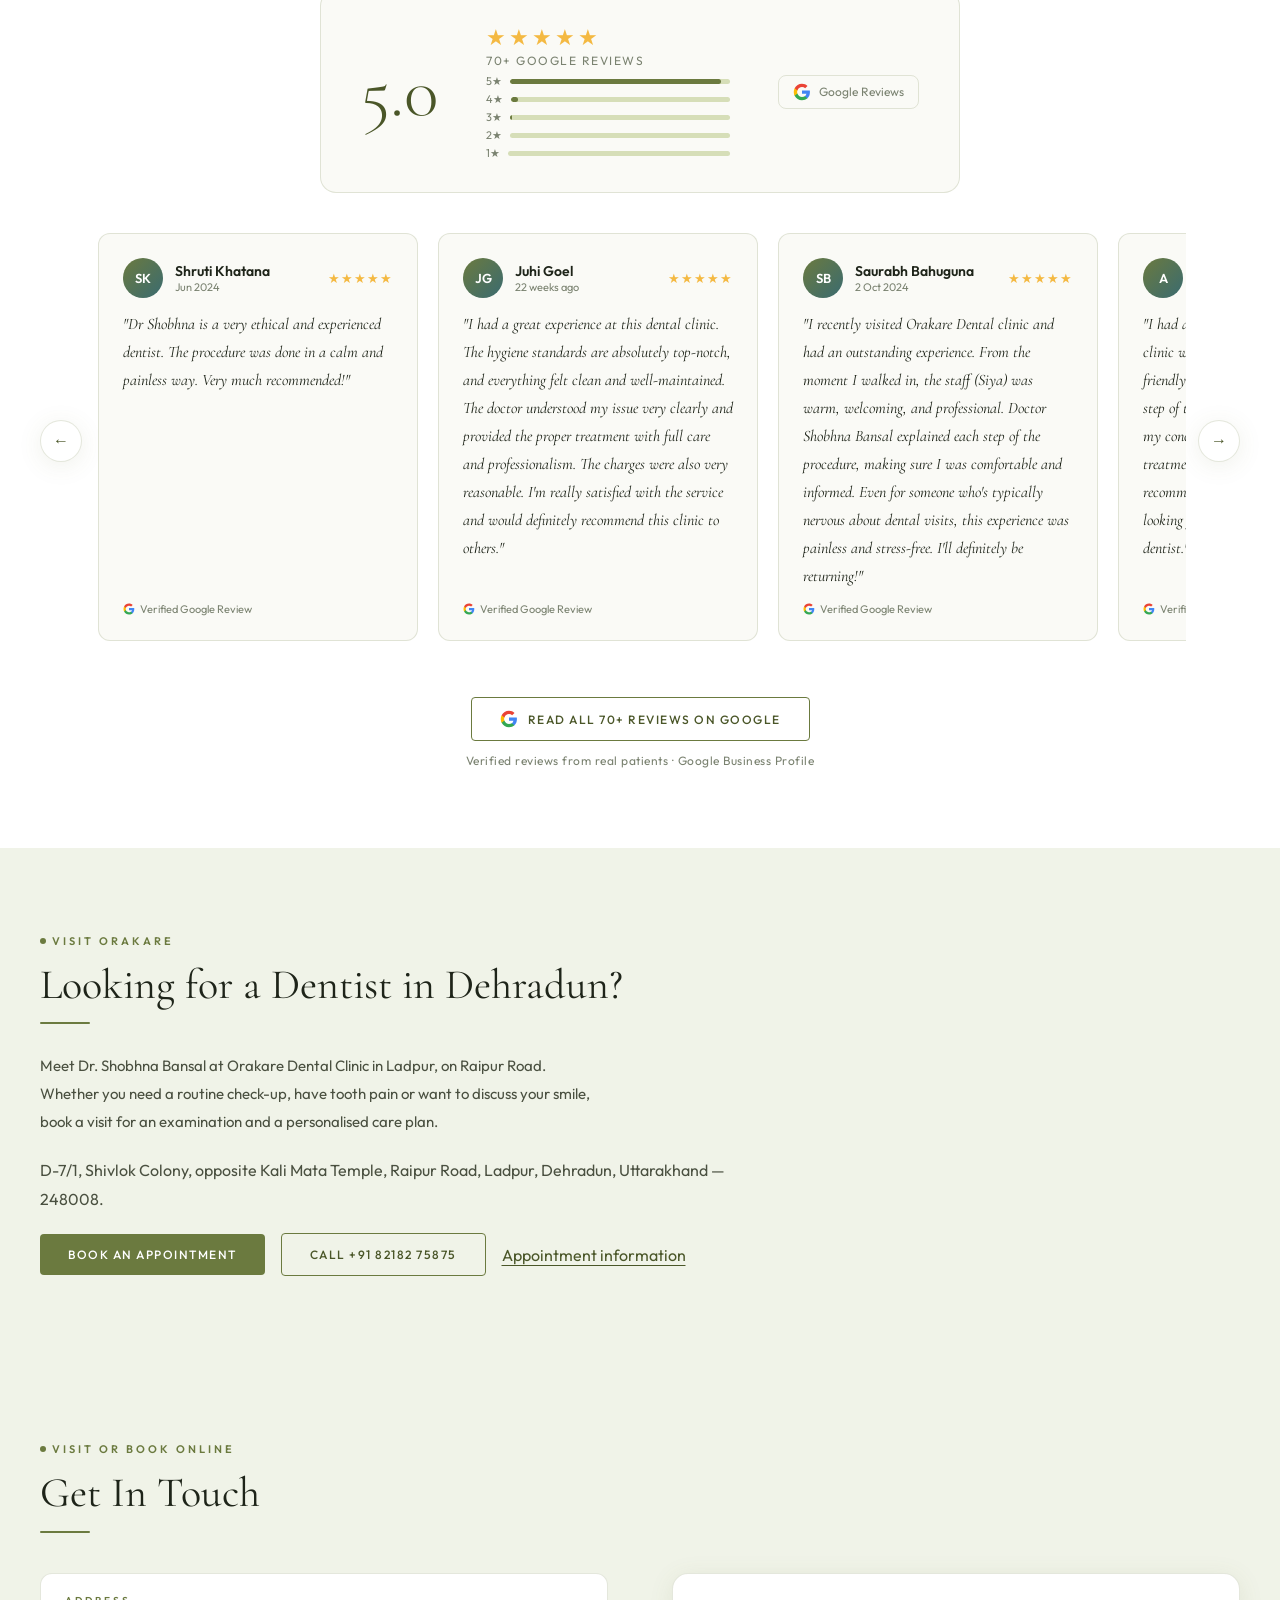
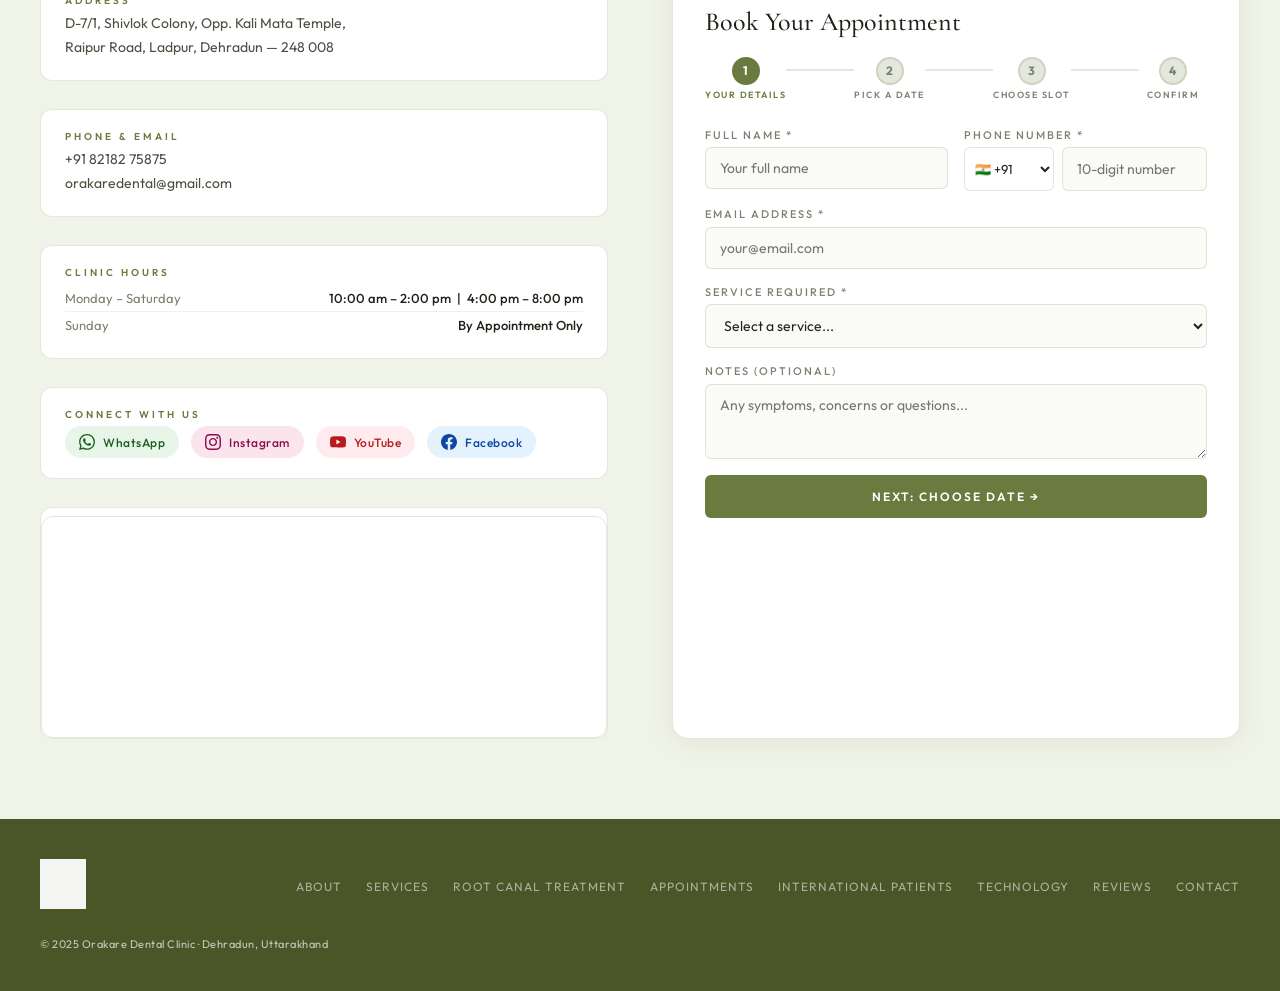
